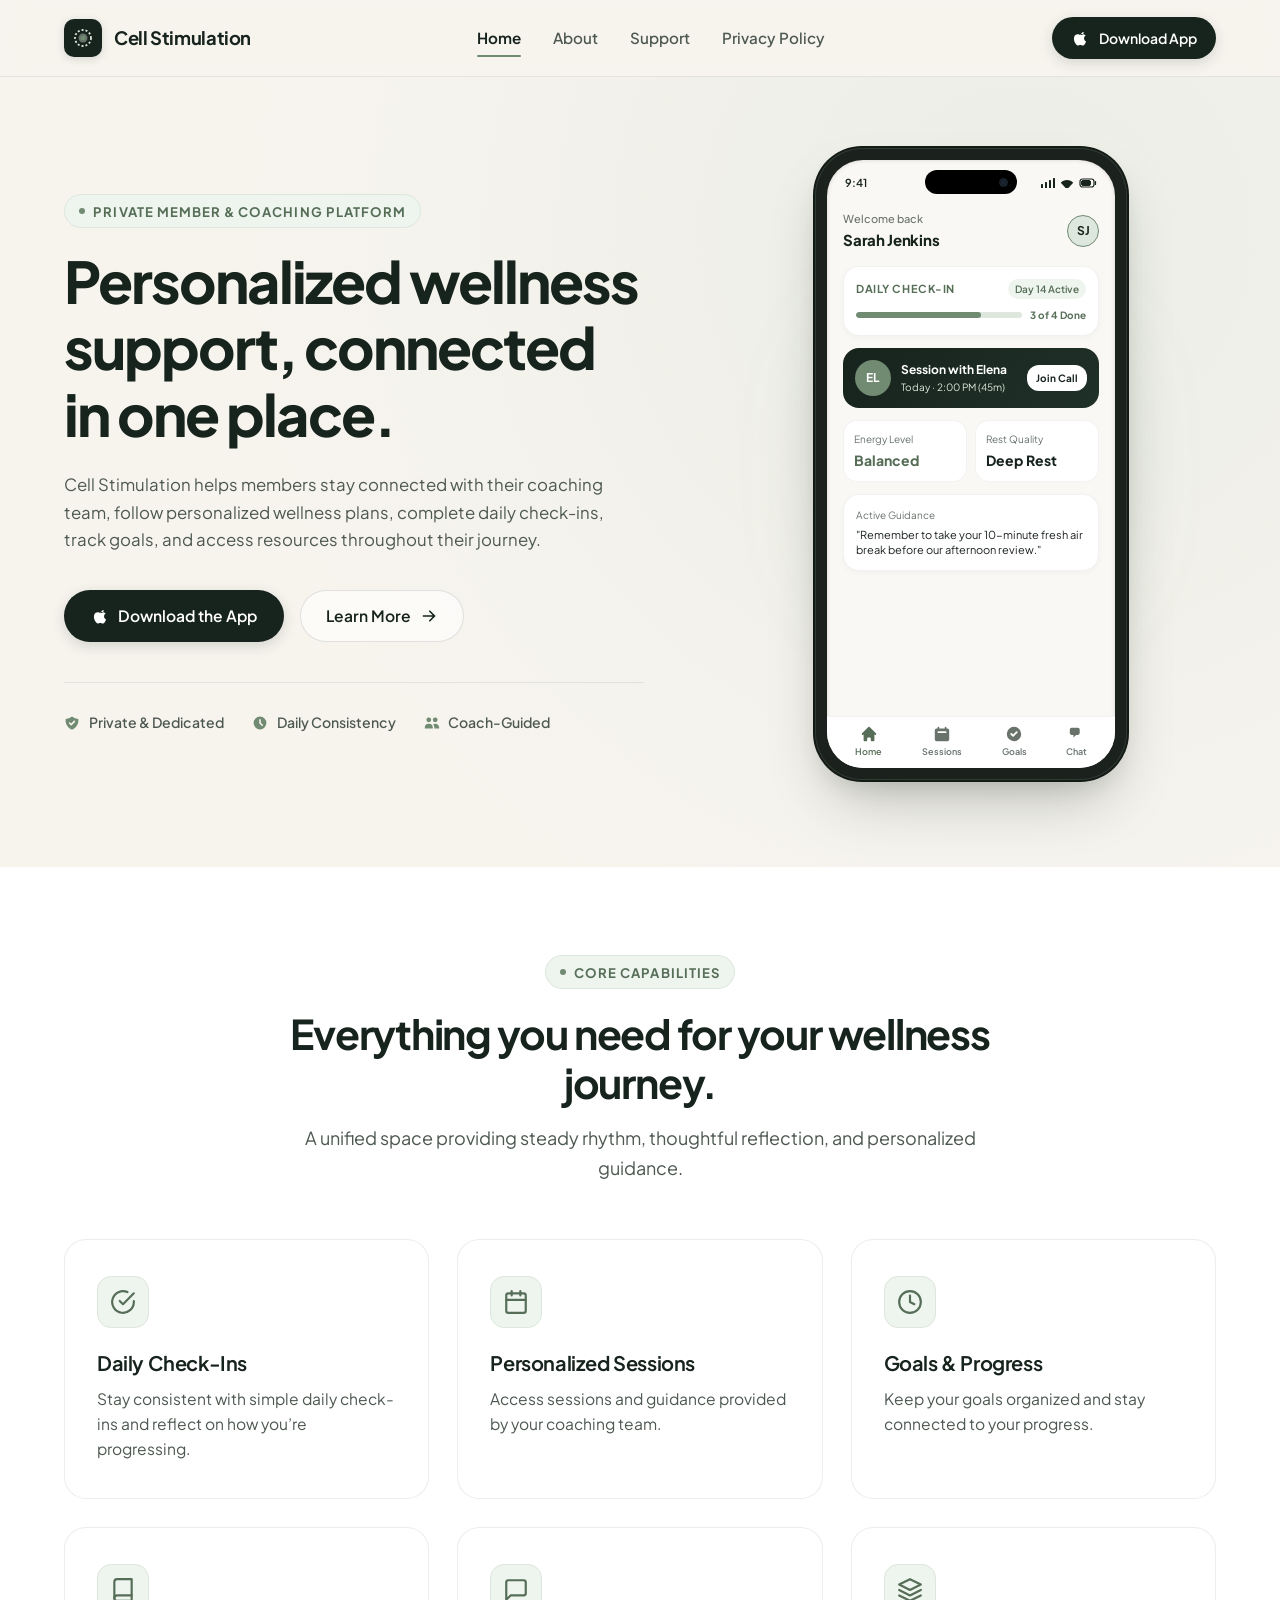
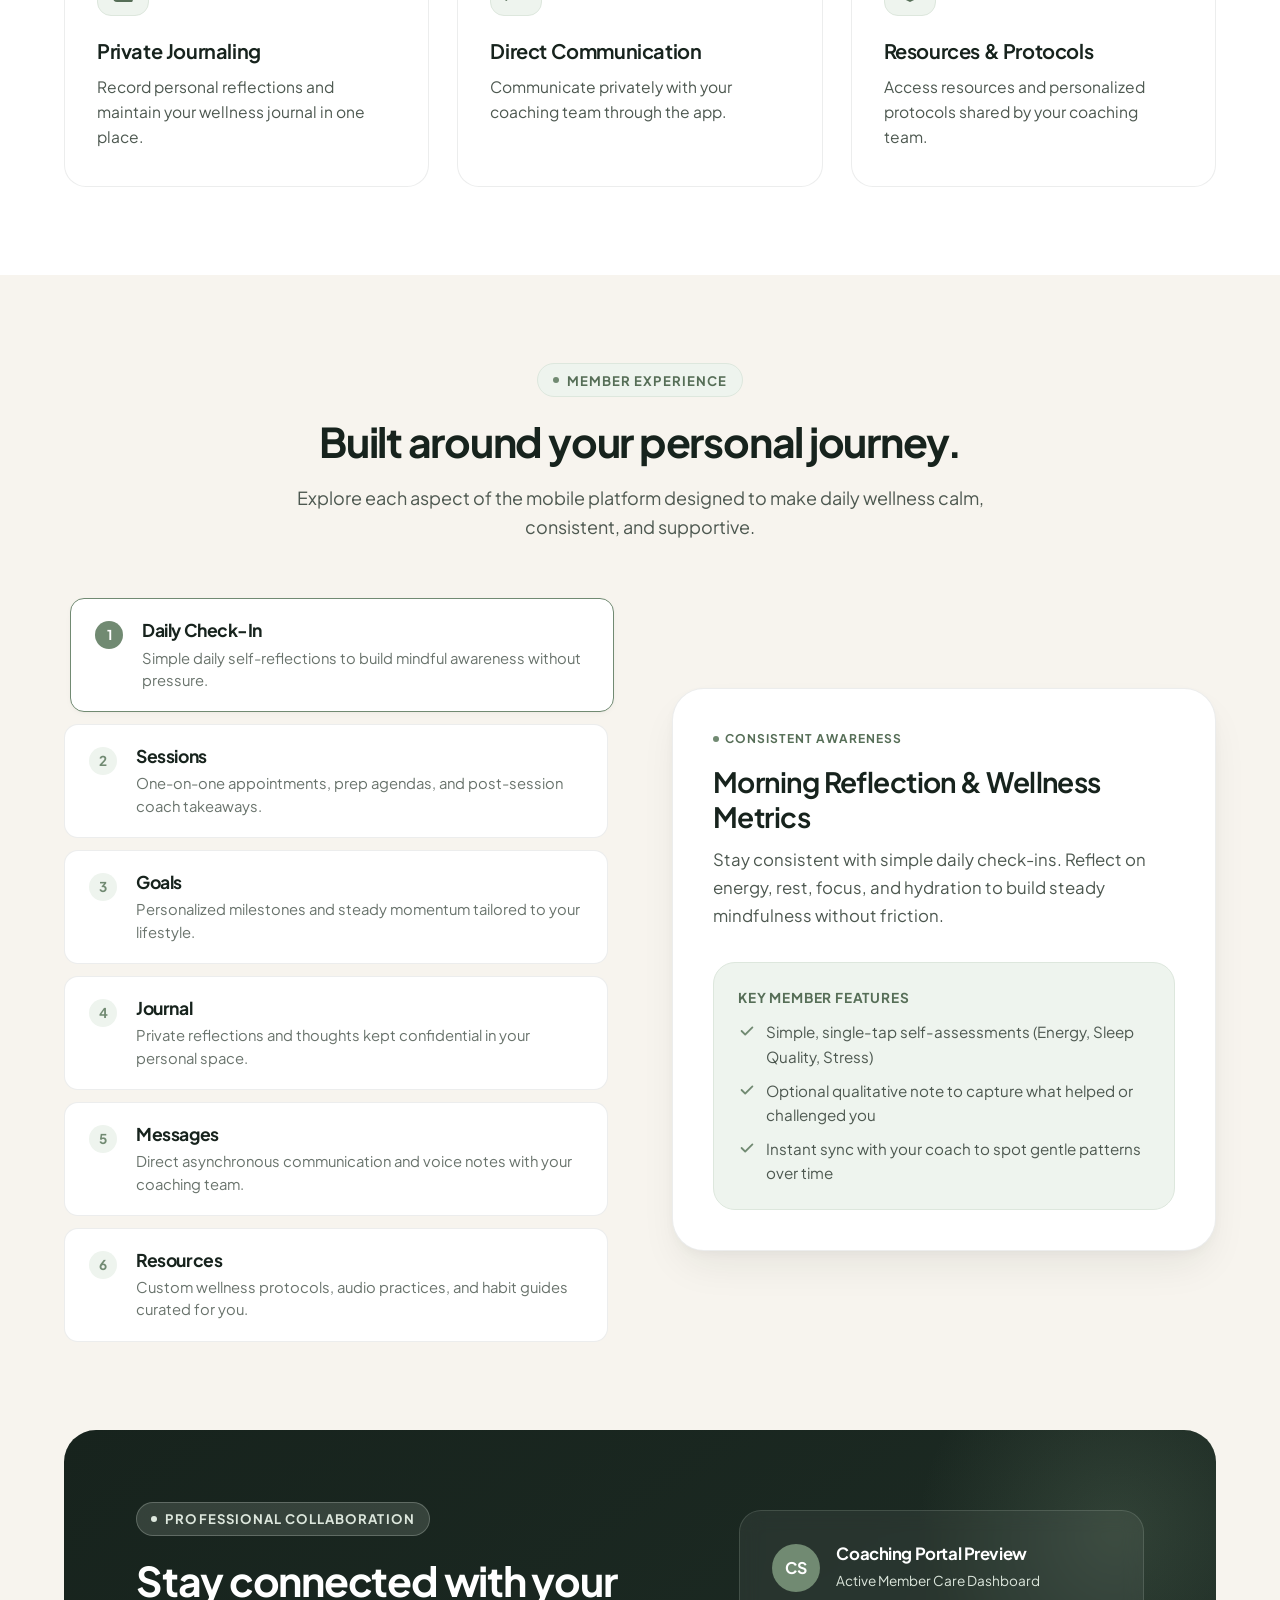
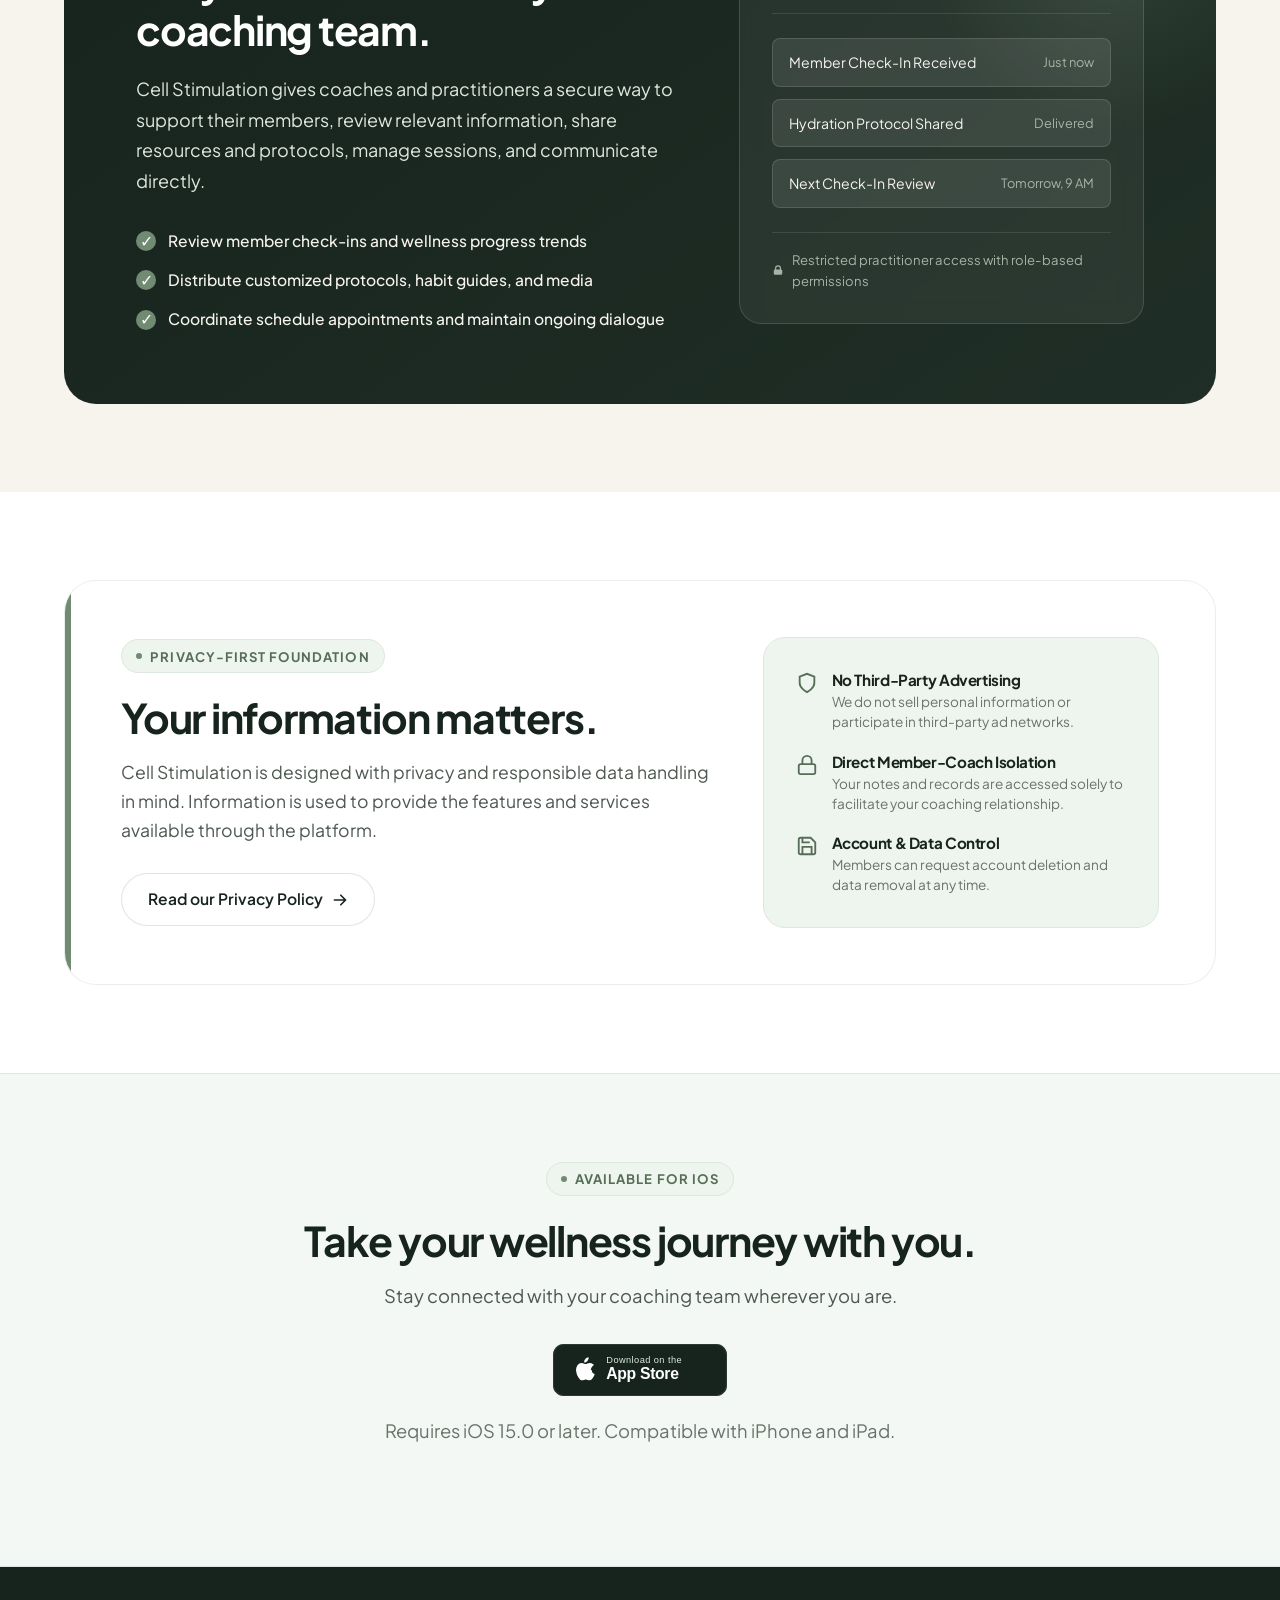
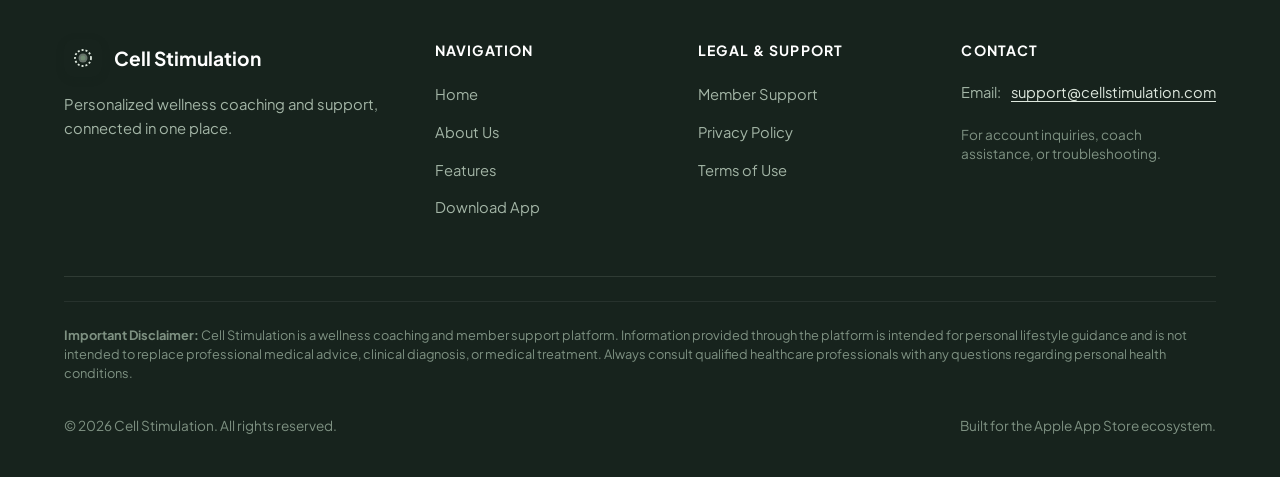
==== index.html @ 8d373051 "Deploy Cell Stimulation official website and Apple App Store support pages" ====
<!DOCTYPE html>
<html lang="en">
<head>
  <meta charset="UTF-8">
  <meta name="viewport" content="width=device-width, initial-scale=1.0">
  <title>Cell Stimulation — Personalized Wellness Coaching Platform</title>
  <meta name="description" content="Cell Stimulation is a private digital platform connecting members with their wellness coaching team to follow personalized plans, complete daily check-ins, track goals, and access curated resources.">
  <meta name="keywords" content="Cell Stimulation, wellness coaching, personal wellness, daily check-in, wellness goals, wellness journal, private coaching">
  
  <!-- Open Graph / Meta -->
  <meta property="og:type" content="website">
  <meta property="og:title" content="Cell Stimulation — Personalized Wellness Coaching Platform">
  <meta property="og:description" content="Personalized wellness support, connected in one place. Stay connected with your coaching team, follow personalized plans, and track your ongoing journey.">
  <meta property="og:image" content="assets/images/favicon.svg">
  
  <!-- Favicon -->
  <link rel="icon" type="image/svg+xml" href="assets/images/favicon.svg">
  
  <!-- Google Fonts: Plus Jakarta Sans -->
  <link rel="preconnect" href="https://fonts.googleapis.com">
  <link rel="preconnect" href="https://fonts.gstatic.com" crossorigin>
  <link href="https://fonts.googleapis.com/css2?family=Plus+Jakarta+Sans:wght@400;500;600;700;800&display=swap" rel="stylesheet">
  
  <!-- Stylesheet -->
  <link rel="stylesheet" href="assets/css/main.css">
</head>
<body>

  <!-- =========================================================================
       SITE HEADER & NAVIGATION
       ========================================================================= -->
  <header class="site-header">
    <div class="container">
      <nav class="nav-container" aria-label="Main Navigation">
        <!-- Logo -->
        <a href="./" class="site-logo" aria-label="Cell Stimulation Home">
          <div class="logo-symbol">
            <svg viewBox="0 0 24 24" fill="none" xmlns="http://www.w3.org/2000/svg">
              <circle cx="12" cy="12" r="8" stroke="#DDE7DD" stroke-width="1.8" stroke-dasharray="2 2"/>
              <circle cx="12" cy="12" r="4.5" fill="#DDE7DD" fill-opacity="0.4"/>
              <circle cx="12" cy="12" r="2.5" fill="#718A72"/>
            </svg>
          </div>
          <span>Cell Stimulation</span>
        </a>

        <!-- Desktop Navigation Links -->
        <div class="nav-links">
          <a href="./" class="nav-link active" aria-current="page">Home</a>
          <a href="about/" class="nav-link">About</a>
          <a href="support/" class="nav-link">Support</a>
          <a href="privacy-policy/" class="nav-link">Privacy Policy</a>
        </div>

        <!-- Right Side CTA -->
        <div class="nav-actions">
          <a href="#app-download" class="btn btn-primary btn-sm">
            <svg class="btn-icon" viewBox="0 0 24 24" fill="currentColor">
              <path d="M18.71 19.5c-.83 1.24-1.71 2.45-3.05 2.47-1.34.03-1.77-.79-3.29-.79-1.53 0-2 .77-3.27.82-1.31.05-2.3-1.32-3.14-2.53C4.25 17 2.94 12.45 4.7 9.39c.87-1.52 2.43-2.48 4.12-2.51 1.28-.02 2.5.87 3.29.87.78 0 2.26-1.07 3.81-.91.65.03 2.47.26 3.64 1.98-.09.06-2.17 1.28-2.15 3.81.03 3.02 2.65 4.03 2.68 4.04-.03.07-.42 1.44-1.38 2.83M15.97 6.84c.64-.78 1.08-1.86.96-2.95-.93.04-2.05.62-2.71 1.4-.58.67-1.09 1.76-.95 2.82 1.03.08 2.07-.54 2.7-1.27z"/>
            </svg>
            Download App
          </a>
          <!-- Mobile Hamburger Toggle -->
          <button class="mobile-toggle" aria-label="Toggle Navigation Menu" aria-expanded="false">
            <span class="hamburger-icon">
              <span class="hamburger-line"></span>
              <span class="hamburger-line"></span>
              <span class="hamburger-line"></span>
            </span>
          </button>
        </div>
      </nav>
    </div>

    <!-- Mobile Drawer Menu -->
    <div class="mobile-drawer" role="region" aria-label="Mobile Navigation">
      <a href="./" class="mobile-nav-link active">Home</a>
      <a href="about/" class="mobile-nav-link">About</a>
      <a href="support/" class="mobile-nav-link">Support</a>
      <a href="privacy-policy/" class="mobile-nav-link">Privacy Policy</a>
      <a href="terms/" class="mobile-nav-link">Terms of Use</a>
      <a href="#app-download" class="btn btn-primary" style="margin-top: 0.5rem;">
        Download the App
      </a>
    </div>
  </header>

  <!-- =========================================================================
       HERO SECTION
       ========================================================================= -->
  <section class="hero">
    <div class="container">
      <div class="hero-grid">
        <!-- Hero Text Content -->
        <div class="hero-content">
          <div class="eyebrow">
            <span class="eyebrow-dot"></span>
            Private Member & Coaching Platform
          </div>
          <h1 class="hero-title">
            Personalized wellness support, connected in one place.
          </h1>
          <p class="hero-lead">
            Cell Stimulation helps members stay connected with their coaching team, follow personalized wellness plans, complete daily check-ins, track goals, and access resources throughout their journey.
          </p>
          <div class="hero-actions">
            <a href="#app-download" class="btn btn-primary">
              <svg class="btn-icon" viewBox="0 0 24 24" fill="currentColor">
                <path d="M18.71 19.5c-.83 1.24-1.71 2.45-3.05 2.47-1.34.03-1.77-.79-3.29-.79-1.53 0-2 .77-3.27.82-1.31.05-2.3-1.32-3.14-2.53C4.25 17 2.94 12.45 4.7 9.39c.87-1.52 2.43-2.48 4.12-2.51 1.28-.02 2.5.87 3.29.87.78 0 2.26-1.07 3.81-.91.65.03 2.47.26 3.64 1.98-.09.06-2.17 1.28-2.15 3.81.03 3.02 2.65 4.03 2.68 4.04-.03.07-.42 1.44-1.38 2.83M15.97 6.84c.64-.78 1.08-1.86.96-2.95-.93.04-2.05.62-2.71 1.4-.58.67-1.09 1.76-.95 2.82 1.03.08 2.07-.54 2.7-1.27z"/>
              </svg>
              Download the App
            </a>
            <a href="#features" class="btn btn-secondary">
              Learn More
              <svg class="btn-icon" viewBox="0 0 20 20" fill="currentColor" style="width:16px;height:16px;">
                <path fill-rule="evenodd" d="M10.293 3.293a1 1 0 011.414 0l6 6a1 1 0 010 1.414l-6 6a1 1 0 01-1.414-1.414L14.586 11H3a1 1 0 110-2h11.586l-4.293-4.293a1 1 0 010-1.414z" clip-rule="evenodd"/>
              </svg>
            </a>
          </div>

          <!-- Trust Pillars -->
          <div class="hero-trust-bar">
            <div class="trust-item">
              <svg class="trust-icon" viewBox="0 0 20 20" fill="currentColor">
                <path fill-rule="evenodd" d="M2.166 4.999A11.954 11.954 0 0010 1.944 11.954 11.954 0 0017.834 5c.11.65.166 1.32.166 2.001 0 5.225-3.34 9.67-8 11.317C5.34 16.67 2 12.225 2 7c0-.682.057-1.35.166-2.001zm11.541 3.708a1 1 0 00-1.414-1.414L9 10.586 7.707 9.293a1 1 0 00-1.414 1.414l2 2a1 1 0 001.414 0l4-4z" clip-rule="evenodd"/>
              </svg>
              <span>Private & Dedicated</span>
            </div>
            <div class="trust-item">
              <svg class="trust-icon" viewBox="0 0 20 20" fill="currentColor">
                <path fill-rule="evenodd" d="M10 18a8 8 0 100-16 8 8 0 000 16zm1-12a1 1 0 10-2 0v4a1 1 0 00.293.707l2.828 2.829a1 1 0 101.415-1.415L11 9.586V6z" clip-rule="evenodd"/>
              </svg>
              <span>Daily Consistency</span>
            </div>
            <div class="trust-item">
              <svg class="trust-icon" viewBox="0 0 20 20" fill="currentColor">
                <path d="M9 6a3 3 0 11-6 0 3 3 0 016 0zM17 6a3 3 0 11-6 0 3 3 0 016 0zM12.93 17c.046-.327.07-.66.07-1a6.97 6.97 0 00-1.5-4.33A5 5 0 0119 16v1h-6.07zM6 11a5 5 0 015 5v1H1v-1a5 5 0 015-5z"/>
              </svg>
              <span>Coach-Guided</span>
            </div>
          </div>
        </div>

        <!-- Smartphone Hardware Visual (Wellness Dashboard) -->
        <div class="phone-mockup-wrapper">
          <div class="phone-mockup-glow"></div>
          <div class="smartphone-device">
            <div class="phone-inner-screen">
              <!-- Dynamic Island -->
              <div class="phone-island">
                <div class="phone-island-camera"></div>
              </div>

              <!-- Status Bar -->
              <div class="phone-status-bar">
                <span>9:41</span>
                <div class="phone-status-icons">
                  <svg width="14" height="10" viewBox="0 0 14 10" fill="currentColor">
                    <rect x="0" y="6" width="2" height="4" rx="0.5"/>
                    <rect x="4" y="4" width="2" height="6" rx="0.5"/>
                    <rect x="8" y="2" width="2" height="8" rx="0.5"/>
                    <rect x="12" y="0" width="2" height="10" rx="0.5"/>
                  </svg>
                  <svg width="14" height="10" viewBox="0 0 14 10" fill="currentColor">
                    <path d="M7 2C9.5 2 11.7 3 13.2 4.7L7 11.5L0.8 4.7C2.3 3 4.5 2 7 2Z"/>
                  </svg>
                  <svg width="18" height="10" viewBox="0 0 18 10" fill="none" stroke="currentColor">
                    <rect x="1" y="1" width="14" height="8" rx="2.5" stroke-width="1.2"/>
                    <rect x="2.5" y="2.5" width="9" height="5" rx="1.5" fill="currentColor"/>
                    <path d="M16.5 3.5V6.5" stroke-width="1.2" stroke-linecap="round"/>
                  </svg>
                </div>
              </div>

              <!-- Screen Inner Content -->
              <div class="app-screen-content" id="hero-interactive-screen">
                <!-- User Greeting -->
                <div class="app-header-bar">
                  <div>
                    <div class="app-user-greeting">Welcome back</div>
                    <div class="app-user-name">Sarah Jenkins</div>
                  </div>
                  <div class="app-avatar">SJ</div>
                </div>

                <!-- Daily Check-In Mini Card -->
                <div class="mini-card">
                  <div class="mini-card-header">
                    <span class="mini-card-title">Daily Check-In</span>
                    <span class="mini-badge">Day 14 Active</span>
                  </div>
                  <div class="mini-progress-row">
                    <div class="mini-progress-bar">
                      <div class="mini-progress-fill" style="width: 75%;"></div>
                    </div>
                    <span style="font-size: 10px; font-weight: 700; color: var(--sage-dark);">3 of 4 Done</span>
                  </div>
                </div>

                <!-- Upcoming Coaching Session -->
                <div class="mini-coach-session">
                  <div class="coach-thumb">EL</div>
                  <div class="coach-info">
                    <div class="coach-title">Session with Elena</div>
                    <div class="coach-sub">Today · 2:00 PM (45m)</div>
                  </div>
                  <span class="btn-mini-join">Join Call</span>
                </div>

                <!-- Wellness Vitality Grid -->
                <div class="mini-metrics-grid">
                  <div class="mini-metric-item">
                    <div class="mini-metric-label">Energy Level</div>
                    <div class="mini-metric-value" style="color: var(--sage-dark);">Balanced</div>
                  </div>
                  <div class="mini-metric-item">
                    <div class="mini-metric-label">Rest Quality</div>
                    <div class="mini-metric-value">Deep Rest</div>
                  </div>
                </div>

                <!-- Coach Note Snippet -->
                <div class="mini-card">
                  <div style="font-size: 10px; color: var(--text-muted); margin-bottom: 4px;">Active Guidance</div>
                  <div style="font-size: 11px; color: var(--text-primary); line-height: 1.4;">
                    "Remember to take your 10-minute fresh air break before our afternoon review."
                  </div>
                </div>
              </div>

              <!-- Phone Bottom Nav Bar -->
              <div class="phone-bottom-nav">
                <div class="phone-nav-tab active">
                  <svg class="phone-nav-icon" viewBox="0 0 20 20" fill="currentColor">
                    <path d="M10.707 2.293a1 1 0 00-1.414 0l-7 7a1 1 0 001.414 1.414L4 10.414V17a1 1 0 001 1h2a1 1 0 001-1v-2a1 1 0 011-1h2a1 1 0 011 1v2a1 1 0 001 1h2a1 1 0 001-1v-6.586l.293.293a1 1 0 001.414-1.414l-7-7z"/>
                  </svg>
                  <span>Home</span>
                </div>
                <div class="phone-nav-tab">
                  <svg class="phone-nav-icon" viewBox="0 0 20 20" fill="currentColor">
                    <path fill-rule="evenodd" d="M6 2a1 1 0 00-1 1v1H4a2 2 0 00-2 2v10a2 2 0 002 2h12a2 2 0 002-2V6a2 2 0 00-2-2h-1V3a1 1 0 10-2 0v1H7V3a1 1 0 00-1-1zm0 5a1 1 0 000 2h8a1 1 0 100-2H6z" clip-rule="evenodd"/>
                  </svg>
                  <span>Sessions</span>
                </div>
                <div class="phone-nav-tab">
                  <svg class="phone-nav-icon" viewBox="0 0 20 20" fill="currentColor">
                    <path fill-rule="evenodd" d="M10 18a8 8 0 100-16 8 8 0 000 16zm3.707-9.293a1 1 0 00-1.414-1.414L9 10.586 7.707 9.293a1 1 0 00-1.414 1.414l2 2a1 1 0 001.414 0l4-4z" clip-rule="evenodd"/>
                  </svg>
                  <span>Goals</span>
                </div>
                <div class="phone-nav-tab">
                  <svg class="phone-nav-icon" viewBox="0 0 20 20" fill="currentColor">
                    <path d="M2 5a2 2 0 012-2h7a2 2 0 012 2v4a2 2 0 01-2 2H9l-3 3v-3H4a2 2 0 01-2-2V5z"/>
                  </svg>
                  <span>Chat</span>
                </div>
              </div>
            </div>
          </div>
        </div>
      </div>
    </div>
  </section>

  <!-- =========================================================================
       FEATURES SECTION (6 CARDS)
       ========================================================================= -->
  <section class="section section-white" id="features">
    <div class="container">
      <div class="section-header">
        <div class="eyebrow">
          <span class="eyebrow-dot"></span>
          Core Capabilities
        </div>
        <h2>Everything you need for your wellness journey.</h2>
        <p>A unified space providing steady rhythm, thoughtful reflection, and personalized guidance.</p>
      </div>

      <div class="features-grid">
        <!-- Feature 1: Daily Check-Ins -->
        <div class="feature-card">
          <div class="feature-icon-box">
            <svg viewBox="0 0 24 24" fill="none" stroke="currentColor" stroke-width="2" stroke-linecap="round" stroke-linejoin="round">
              <path d="M22 11.08V12a10 10 0 1 1-5.93-9.14"></path>
              <polyline points="22 4 12 14.01 9 11.01"></polyline>
            </svg>
          </div>
          <h3>Daily Check-Ins</h3>
          <p>Stay consistent with simple daily check-ins and reflect on how you’re progressing.</p>
        </div>

        <!-- Feature 2: Personalized Sessions -->
        <div class="feature-card">
          <div class="feature-icon-box">
            <svg viewBox="0 0 24 24" fill="none" stroke="currentColor" stroke-width="2" stroke-linecap="round" stroke-linejoin="round">
              <rect x="3" y="4" width="18" height="18" rx="2" ry="2"></rect>
              <line x1="16" y1="2" x2="16" y2="6"></line>
              <line x1="8" y1="2" x2="8" y2="6"></line>
              <line x1="3" y1="10" x2="21" y2="10"></line>
            </svg>
          </div>
          <h3>Personalized Sessions</h3>
          <p>Access sessions and guidance provided by your coaching team.</p>
        </div>

        <!-- Feature 3: Goals & Progress -->
        <div class="feature-card">
          <div class="feature-icon-box">
            <svg viewBox="0 0 24 24" fill="none" stroke="currentColor" stroke-width="2" stroke-linecap="round" stroke-linejoin="round">
              <circle cx="12" cy="12" r="10"></circle>
              <polyline points="12 6 12 12 16 14"></polyline>
            </svg>
          </div>
          <h3>Goals & Progress</h3>
          <p>Keep your goals organized and stay connected to your progress.</p>
        </div>

        <!-- Feature 4: Private Journaling -->
        <div class="feature-card">
          <div class="feature-icon-box">
            <svg viewBox="0 0 24 24" fill="none" stroke="currentColor" stroke-width="2" stroke-linecap="round" stroke-linejoin="round">
              <path d="M4 19.5A2.5 2.5 0 0 1 6.5 17H20"></path>
              <path d="M6.5 2H20v20H6.5A2.5 2.5 0 0 1 4 19.5v-15A2.5 2.5 0 0 1 6.5 2z"></path>
            </svg>
          </div>
          <h3>Private Journaling</h3>
          <p>Record personal reflections and maintain your wellness journal in one place.</p>
        </div>

        <!-- Feature 5: Direct Communication -->
        <div class="feature-card">
          <div class="feature-icon-box">
            <svg viewBox="0 0 24 24" fill="none" stroke="currentColor" stroke-width="2" stroke-linecap="round" stroke-linejoin="round">
              <path d="M21 15a2 2 0 0 1-2 2H7l-4 4V5a2 2 0 0 1 2-2h14a2 2 0 0 1 2 2z"></path>
            </svg>
          </div>
          <h3>Direct Communication</h3>
          <p>Communicate privately with your coaching team through the app.</p>
        </div>

        <!-- Feature 6: Resources & Protocols -->
        <div class="feature-card">
          <div class="feature-icon-box">
            <svg viewBox="0 0 24 24" fill="none" stroke="currentColor" stroke-width="2" stroke-linecap="round" stroke-linejoin="round">
              <polygon points="12 2 2 7 12 12 22 7 12 2"></polygon>
              <polyline points="2 17 12 22 22 17"></polyline>
              <polyline points="2 12 12 17 22 12"></polyline>
            </svg>
          </div>
          <h3>Resources & Protocols</h3>
          <p>Access resources and personalized protocols shared by your coaching team.</p>
        </div>
      </div>
    </div>
  </section>

  <!-- =========================================================================
       MEMBER EXPERIENCE SECTION
       ========================================================================= -->
  <section class="section section-cream" id="experience">
    <div class="container">
      <div class="section-header">
        <div class="eyebrow">
          <span class="eyebrow-dot"></span>
          Member Experience
        </div>
        <h2>Built around your personal journey.</h2>
        <p>Explore each aspect of the mobile platform designed to make daily wellness calm, consistent, and supportive.</p>
      </div>

      <div class="experience-container">
        <!-- Interactive Navigation Tabs -->
        <div class="experience-nav" role="tablist" aria-label="Member Experience Tabs">
          <!-- 1. Daily Check-In -->
          <button class="exp-tab-button active" role="tab" aria-selected="true" id="tab-0">
            <span class="exp-tab-num">1</span>
            <div class="exp-tab-content">
              <h4>Daily Check-In</h4>
              <p>Simple daily self-reflections to build mindful awareness without pressure.</p>
            </div>
          </button>

          <!-- 2. Sessions -->
          <button class="exp-tab-button" role="tab" aria-selected="false" id="tab-1">
            <span class="exp-tab-num">2</span>
            <div class="exp-tab-content">
              <h4>Sessions</h4>
              <p>One-on-one appointments, prep agendas, and post-session coach takeaways.</p>
            </div>
          </button>

          <!-- 3. Goals -->
          <button class="exp-tab-button" role="tab" aria-selected="false" id="tab-2">
            <span class="exp-tab-num">3</span>
            <div class="exp-tab-content">
              <h4>Goals</h4>
              <p>Personalized milestones and steady momentum tailored to your lifestyle.</p>
            </div>
          </button>

          <!-- 4. Journal -->
          <button class="exp-tab-button" role="tab" aria-selected="false" id="tab-3">
            <span class="exp-tab-num">4</span>
            <div class="exp-tab-content">
              <h4>Journal</h4>
              <p>Private reflections and thoughts kept confidential in your personal space.</p>
            </div>
          </button>

          <!-- 5. Messages -->
          <button class="exp-tab-button" role="tab" aria-selected="false" id="tab-4">
            <span class="exp-tab-num">5</span>
            <div class="exp-tab-content">
              <h4>Messages</h4>
              <p>Direct asynchronous communication and voice notes with your coaching team.</p>
            </div>
          </button>

          <!-- 6. Resources -->
          <button class="exp-tab-button" role="tab" aria-selected="false" id="tab-5">
            <span class="exp-tab-num">6</span>
            <div class="exp-tab-content">
              <h4>Resources</h4>
              <p>Custom wellness protocols, audio practices, and habit guides curated for you.</p>
            </div>
          </button>
        </div>

        <!-- Interactive Screen Showcase Card -->
        <div class="exp-screen-card" role="tabpanel" aria-labelledby="tab-0">
          <div class="exp-screen-badge">
            <span class="eyebrow-dot"></span>
            Consistent Awareness
          </div>
          <h3 class="exp-screen-title">Morning Reflection & Wellness Metrics</h3>
          <p class="exp-screen-desc">Stay consistent with simple daily check-ins. Reflect on energy, rest, focus, and hydration to build steady mindfulness without friction.</p>
          <div class="screen-preview-box">
            <div style="font-size:0.85rem; font-weight:700; text-transform:uppercase; letter-spacing:0.06em; color:var(--sage-dark); margin-bottom:0.75rem;">
              Key Member Features
            </div>
            <ul style="display:flex; flex-direction:column; gap:0.6rem;">
              <li style="display:flex; align-items:flex-start; gap:0.6rem; font-size:0.95rem; color:var(--text-secondary);">
                <svg style="width:18px; height:18px; color:var(--sage); flex-shrink:0; margin-top:2px;" viewBox="0 0 20 20" fill="currentColor">
                  <path fill-rule="evenodd" d="M16.707 5.293a1 1 0 010 1.414l-8 8a1 1 0 01-1.414 0l-4-4a1 1 0 011.414-1.414L8 12.586l7.293-7.293a1 1 0 011.414 0z" clip-rule="evenodd" />
                </svg>
                <span>Simple, single-tap self-assessments (Energy, Sleep Quality, Stress)</span>
              </li>
              <li style="display:flex; align-items:flex-start; gap:0.6rem; font-size:0.95rem; color:var(--text-secondary);">
                <svg style="width:18px; height:18px; color:var(--sage); flex-shrink:0; margin-top:2px;" viewBox="0 0 20 20" fill="currentColor">
                  <path fill-rule="evenodd" d="M16.707 5.293a1 1 0 010 1.414l-8 8a1 1 0 01-1.414 0l-4-4a1 1 0 011.414-1.414L8 12.586l7.293-7.293a1 1 0 011.414 0z" clip-rule="evenodd" />
                </svg>
                <span>Optional qualitative note to capture what helped or challenged you</span>
              </li>
              <li style="display:flex; align-items:flex-start; gap:0.6rem; font-size:0.95rem; color:var(--text-secondary);">
                <svg style="width:18px; height:18px; color:var(--sage); flex-shrink:0; margin-top:2px;" viewBox="0 0 20 20" fill="currentColor">
                  <path fill-rule="evenodd" d="M16.707 5.293a1 1 0 010 1.414l-8 8a1 1 0 01-1.414 0l-4-4a1 1 0 011.414-1.414L8 12.586l7.293-7.293a1 1 0 011.414 0z" clip-rule="evenodd" />
                </svg>
                <span>Instant sync with your coach to spot gentle patterns over time</span>
              </li>
            </ul>
          </div>
        </div>
      </div>
    </div>
  </section>

  <!-- =========================================================================
       COACHING TEAM SECTION
       ========================================================================= -->
  <section class="section section-cream" style="padding-top: 0;">
    <div class="container">
      <div class="coaching-box">
        <div class="coaching-grid">
          <!-- Content Left -->
          <div class="coaching-content">
            <div class="eyebrow" style="background: rgba(221, 231, 221, 0.15); border-color: rgba(221, 231, 221, 0.25); color: #DDE7DD;">
              <span class="eyebrow-dot" style="background: #DDE7DD;"></span>
              Professional Collaboration
            </div>
            <h2>Stay connected with your coaching team.</h2>
            <p>
              Cell Stimulation gives coaches and practitioners a secure way to support their members, review relevant information, share resources and protocols, manage sessions, and communicate directly.
            </p>
            <div class="coaching-features-list">
              <div class="coaching-feature-item">
                <span class="coaching-check">✓</span>
                <span>Review member check-ins and wellness progress trends</span>
              </div>
              <div class="coaching-feature-item">
                <span class="coaching-check">✓</span>
                <span>Distribute customized protocols, habit guides, and media</span>
              </div>
              <div class="coaching-feature-item">
                <span class="coaching-check">✓</span>
                <span>Coordinate schedule appointments and maintain ongoing dialogue</span>
              </div>
            </div>
          </div>

          <!-- Professional Preview Card Right -->
          <div class="coaching-preview-card">
            <div class="coach-header-card">
              <div class="coach-avatar-lg">CS</div>
              <div class="coach-meta">
                <h4>Coaching Portal Preview</h4>
                <span>Active Member Care Dashboard</span>
              </div>
            </div>
            
            <div class="coach-action-pill">
              <span>Member Check-In Received</span>
              <span style="color: #A3B5A6; font-size: 0.8rem;">Just now</span>
            </div>
            <div class="coach-action-pill">
              <span>Hydration Protocol Shared</span>
              <span style="color: #A3B5A6; font-size: 0.8rem;">Delivered</span>
            </div>
            <div class="coach-action-pill">
              <span>Next Check-In Review</span>
              <span style="color: #A3B5A6; font-size: 0.8rem;">Tomorrow, 9 AM</span>
            </div>

            <div style="margin-top: 1.5rem; padding-top: 1rem; border-top: 1px solid rgba(221, 231, 221, 0.12); font-size: 0.82rem; color: #A3B5A6; display: flex; align-items: center; gap: 0.5rem;">
              <svg width="14" height="14" viewBox="0 0 20 20" fill="currentColor">
                <path fill-rule="evenodd" d="M5 9V7a5 5 0 0110 0v2a2 2 0 012 2v5a2 2 0 01-2 2H5a2 2 0 01-2-2v-5a2 2 0 012-2zm8-2v2H7V7a3 3 0 016 0z" clip-rule="evenodd"/>
              </svg>
              <span>Restricted practitioner access with role-based permissions</span>
            </div>
          </div>
        </div>
      </div>
    </div>
  </section>

  <!-- =========================================================================
       PRIVACY SECTION (Trust Anchor)
       ========================================================================= -->
  <section class="section section-white" id="privacy">
    <div class="container">
      <div class="privacy-card">
        <div class="privacy-content">
          <div class="eyebrow">
            <span class="eyebrow-dot"></span>
            Privacy-First Foundation
          </div>
          <h2>Your information matters.</h2>
          <p>
            Cell Stimulation is designed with privacy and responsible data handling in mind. Information is used to provide the features and services available through the platform.
          </p>
          <a href="privacy-policy/" class="btn btn-secondary">
            Read our Privacy Policy
            <svg class="btn-icon" viewBox="0 0 20 20" fill="currentColor" style="width:16px;height:16px;">
              <path fill-rule="evenodd" d="M10.293 3.293a1 1 0 011.414 0l6 6a1 1 0 010 1.414l-6 6a1 1 0 01-1.414-1.414L14.586 11H3a1 1 0 110-2h11.586l-4.293-4.293a1 1 0 010-1.414z" clip-rule="evenodd"/>
            </svg>
          </a>
        </div>

        <div class="privacy-visual">
          <div class="privacy-bullet">
            <svg class="privacy-bullet-icon" viewBox="0 0 24 24" fill="none" stroke="currentColor" stroke-width="2">
              <path d="M12 22s8-4 8-10V5l-8-3-8 3v7c0 6 8 10 8 10z"></path>
            </svg>
            <div class="privacy-bullet-text">
              <h5>No Third-Party Advertising</h5>
              <p>We do not sell personal information or participate in third-party ad networks.</p>
            </div>
          </div>

          <div class="privacy-bullet">
            <svg class="privacy-bullet-icon" viewBox="0 0 24 24" fill="none" stroke="currentColor" stroke-width="2">
              <rect x="3" y="11" width="18" height="11" rx="2" ry="2"></rect>
              <path d="M7 11V7a5 5 0 0 1 10 0v4"></path>
            </svg>
            <div class="privacy-bullet-text">
              <h5>Direct Member-Coach Isolation</h5>
              <p>Your notes and records are accessed solely to facilitate your coaching relationship.</p>
            </div>
          </div>

          <div class="privacy-bullet">
            <svg class="privacy-bullet-icon" viewBox="0 0 24 24" fill="none" stroke="currentColor" stroke-width="2">
              <path d="M19 21H5a2 2 0 0 1-2-2V5a2 2 0 0 1 2-2h11l5 5v11a2 2 0 0 1-2 2z"></path>
              <polyline points="17 21 17 13 7 13 7 21"></polyline>
              <polyline points="7 3 7 8 15 8"></polyline>
            </svg>
            <div class="privacy-bullet-text">
              <h5>Account & Data Control</h5>
              <p>Members can request account deletion and data removal at any time.</p>
            </div>
          </div>
        </div>
      </div>
    </div>
  </section>

  <!-- =========================================================================
       APP DOWNLOAD SECTION
       ========================================================================= -->
  <section class="download-section" id="app-download">
    <div class="container">
      <div class="download-box">
        <div class="eyebrow">
          <span class="eyebrow-dot"></span>
          Available for iOS
        </div>
        <h2>Take your wellness journey with you.</h2>
        <p>Stay connected with your coaching team wherever you are.</p>
        
        <div class="download-badges">
          <a href="#" class="app-store-badge-link" aria-label="Download Cell Stimulation on the Apple App Store">
            <img src="assets/images/apple-badge.svg" alt="Download on the App Store" class="app-store-badge-img">
          </a>
        </div>
        <p class="app-store-note">
          Requires iOS 15.0 or later. Compatible with iPhone and iPad.
        </p>
      </div>
    </div>
  </section>

  <!-- =========================================================================
       FOOTER
       ========================================================================= -->
  <footer class="site-footer">
    <div class="container">
      <div class="footer-top">
        <!-- Brand Info -->
        <div class="footer-brand">
          <div class="footer-logo">
            <div class="logo-symbol">
              <svg viewBox="0 0 24 24" fill="none">
                <circle cx="12" cy="12" r="8" stroke="#DDE7DD" stroke-width="1.8" stroke-dasharray="2 2"/>
                <circle cx="12" cy="12" r="4.5" fill="#DDE7DD" fill-opacity="0.4"/>
                <circle cx="12" cy="12" r="2.5" fill="#718A72"/>
              </svg>
            </div>
            <span>Cell Stimulation</span>
          </div>
          <p class="footer-desc">
            Personalized wellness coaching and support, connected in one place.
          </p>
        </div>

        <!-- Quick Links -->
        <div>
          <div class="footer-heading">Navigation</div>
          <ul class="footer-links">
            <li><a href="./" class="footer-link">Home</a></li>
            <li><a href="about/" class="footer-link">About Us</a></li>
            <li><a href="#features" class="footer-link">Features</a></li>
            <li><a href="#app-download" class="footer-link">Download App</a></li>
          </ul>
        </div>

        <!-- Support & Legal -->
        <div>
          <div class="footer-heading">Legal & Support</div>
          <ul class="footer-links">
            <li><a href="support/" class="footer-link">Member Support</a></li>
            <li><a href="privacy-policy/" class="footer-link">Privacy Policy</a></li>
            <li><a href="terms/" class="footer-link">Terms of Use</a></li>
          </ul>
        </div>

        <!-- Contact Support -->
        <div>
          <div class="footer-heading">Contact</div>
          <div class="footer-links">
            <div class="footer-contact-item">
              <span>Email:</span>
              <a href="mailto:support@cellstimulation.com" class="support-email-link">support@cellstimulation.com</a>
            </div>
            <p style="font-size: 0.85rem; color: #7E9182; margin-top: 0.5rem; line-height: 1.4;">
              For account inquiries, coach assistance, or troubleshooting.
            </p>
          </div>
        </div>
      </div>

      <!-- Medical Disclaimer -->
      <div class="medical-disclaimer-footer">
        <strong>Important Disclaimer:</strong> Cell Stimulation is a wellness coaching and member support platform. Information provided through the platform is intended for personal lifestyle guidance and is not intended to replace professional medical advice, clinical diagnosis, or medical treatment. Always consult qualified healthcare professionals with any questions regarding personal health conditions.
      </div>

      <!-- Footer Bottom -->
      <div class="footer-bottom">
        <div>
          © <span class="current-year">2026</span> Cell Stimulation. All rights reserved.
        </div>
        <div>
          Built for the Apple App Store ecosystem.
        </div>
      </div>
    </div>
  </footer>

  <!-- Scripts -->
  <script src="assets/js/main.js"></script>
</body>
</html>
---- assets/css/main.css ----
/* ==========================================================================
   CELL STIMULATION — CORE DESIGN SYSTEM & STYLESHEET
   Aesthetic: Minimal Premium Wellness (Calm, Warm, Trustworthy, Human)
   Palette: Forest Dark, Sage, Soft Sage, Warm Cream, Ivory, Crisp White
   ========================================================================== */

/* --------------------------------------------------------------------------
   CSS VARIABLES & DESIGN TOKENS
   -------------------------------------------------------------------------- */
:root {
  /* Brand Palette */
  --primary-dark: #17231D;
  --primary-dark-rgb: 23, 35, 29;
  --sage: #718A72;
  --sage-rgb: 113, 138, 114;
  --sage-dark: #566E57;
  --sage-hover: #607961;
  --soft-sage: #DDE7DD;
  --soft-sage-subtle: #EEF4EE;
  --soft-sage-light: #F4F8F4;
  --warm-cream: #F7F4EE;
  --warm-cream-alt: #EFE9DE;
  --white: #FFFFFF;
  --white-rgb: 255, 255, 255;
  
  /* Text & Surfaces */
  --text-primary: #1D241F;
  --text-secondary: #4D5850;
  --text-muted: #69736C;
  --text-light: #8E9991;
  --surface-card: #FFFFFF;
  --surface-subtle: #FAF8F5;
  --surface-elevated: #FFFFFF;
  
  /* Borders & Shadows */
  --border-subtle: rgba(23, 35, 29, 0.08);
  --border-light: rgba(23, 35, 29, 0.12);
  --border-sage: rgba(113, 138, 114, 0.3);
  --shadow-sm: 0 2px 8px -2px rgba(23, 35, 29, 0.04), 0 1px 3px rgba(23, 35, 29, 0.02);
  --shadow-md: 0 8px 24px -4px rgba(23, 35, 29, 0.06), 0 2px 6px -1px rgba(23, 35, 29, 0.03);
  --shadow-lg: 0 20px 40px -8px rgba(23, 35, 29, 0.08), 0 4px 12px -2px rgba(23, 35, 29, 0.04);
  --shadow-phone: 0 28px 60px -12px rgba(23, 35, 29, 0.16), 0 12px 24px -6px rgba(23, 35, 29, 0.08);
  
  /* Typography */
  --font-family: 'Plus Jakarta Sans', -apple-system, BlinkMacSystemFont, 'Segoe UI', Roboto, Helvetica, Arial, sans-serif;
  --font-serif: 'Playfair Display', Georgia, serif;
  
  /* Transitions */
  --transition-fast: 0.18s cubic-bezier(0.16, 1, 0.3, 1);
  --transition-base: 0.28s cubic-bezier(0.16, 1, 0.3, 1);
  --transition-smooth: 0.4s cubic-bezier(0.16, 1, 0.3, 1);
  
  /* Layout */
  --container-max: 1200px;
  --container-legal: 860px;
  --container-pad: 1.5rem;
  --nav-height: 76px;
  --radius-sm: 8px;
  --radius-md: 14px;
  --radius-lg: 22px;
  --radius-xl: 32px;
  --radius-full: 9999px;
}

/* --------------------------------------------------------------------------
   RESET & BASE STYLES
   -------------------------------------------------------------------------- */
*, *::before, *::after {
  box-sizing: border-box;
  margin: 0;
  padding: 0;
}

html {
  font-family: var(--font-family);
  font-size: 16px;
  line-height: 1.6;
  color: var(--text-primary);
  background-color: var(--warm-cream);
  scroll-behavior: smooth;
  -webkit-font-smoothing: antialiased;
  -moz-osx-font-smoothing: grayscale;
  text-rendering: optimizeLegibility;
}

body {
  min-height: 100vh;
  display: flex;
  flex-direction: column;
  background-color: var(--warm-cream);
  overflow-x: hidden;
}

img, svg {
  display: block;
  max-width: 100%;
}

a {
  color: inherit;
  text-decoration: none;
  transition: color var(--transition-fast);
}

button, input, select, textarea {
  font: inherit;
  color: inherit;
}

ul, ol {
  list-style: none;
}

/* --------------------------------------------------------------------------
   TYPOGRAPHY
   -------------------------------------------------------------------------- */
h1, h2, h3, h4, h5, h6 {
  color: var(--primary-dark);
  font-weight: 700;
  line-height: 1.25;
  letter-spacing: -0.025em;
}

h1 {
  font-size: clamp(2.4rem, 4.5vw, 3.8rem);
  letter-spacing: -0.035em;
  font-weight: 750;
  line-height: 1.15;
}

h2 {
  font-size: clamp(1.85rem, 3.2vw, 2.6rem);
  letter-spacing: -0.03em;
  line-height: 1.2;
}

h3 {
  font-size: clamp(1.25rem, 2vw, 1.5rem);
  font-weight: 650;
  letter-spacing: -0.02em;
}

p {
  color: var(--text-secondary);
  font-size: 1.05rem;
  line-height: 1.65;
}

.lead-text {
  font-size: clamp(1.1rem, 1.8vw, 1.25rem);
  line-height: 1.6;
  color: var(--text-secondary);
}

.text-muted {
  color: var(--text-muted);
}

.eyebrow {
  display: inline-flex;
  align-items: center;
  gap: 0.5rem;
  font-size: 0.82rem;
  font-weight: 700;
  text-transform: uppercase;
  letter-spacing: 0.08em;
  color: var(--sage-dark);
  background-color: var(--soft-sage-subtle);
  border: 1px solid var(--soft-sage);
  padding: 0.35rem 0.9rem;
  border-radius: var(--radius-full);
  margin-bottom: 1.25rem;
}

.eyebrow-dot {
  width: 6px;
  height: 6px;
  border-radius: 50%;
  background-color: var(--sage);
}

/* --------------------------------------------------------------------------
   LAYOUT UTILITIES
   -------------------------------------------------------------------------- */
.container {
  width: 100%;
  max-width: var(--container-max);
  margin-left: auto;
  margin-right: auto;
  padding-left: var(--container-pad);
  padding-right: var(--container-pad);
}

.container-narrow {
  max-width: 900px;
}

.container-legal {
  max-width: var(--container-legal);
}

.section {
  padding: 5.5rem 0;
  position: relative;
}

.section-cream {
  background-color: var(--warm-cream);
}

.section-white {
  background-color: var(--white);
}

.section-subtle {
  background-color: var(--soft-sage-light);
}

.section-header {
  text-align: center;
  max-width: 720px;
  margin: 0 auto 3.5rem auto;
}

.section-header h2 {
  margin-bottom: 1rem;
}

.section-header p {
  font-size: 1.125rem;
}

/* --------------------------------------------------------------------------
   BUTTONS & BADGES
   -------------------------------------------------------------------------- */
.btn {
  display: inline-flex;
  align-items: center;
  justify-content: center;
  gap: 0.6rem;
  font-size: 0.975rem;
  font-weight: 600;
  padding: 0.8rem 1.6rem;
  border-radius: var(--radius-full);
  transition: all var(--transition-base);
  cursor: pointer;
  border: 1px solid transparent;
  white-space: nowrap;
}

.btn-primary {
  background-color: var(--primary-dark);
  color: var(--white);
  box-shadow: 0 4px 14px rgba(23, 35, 29, 0.15);
}

.btn-primary:hover {
  background-color: #24352D;
  transform: translateY(-2px);
  box-shadow: 0 6px 20px rgba(23, 35, 29, 0.22);
  color: var(--white);
}

.btn-secondary {
  background-color: transparent;
  color: var(--primary-dark);
  border: 1px solid var(--border-light);
  background-color: rgba(255, 255, 255, 0.6);
}

.btn-secondary:hover {
  background-color: var(--white);
  border-color: var(--sage);
  color: var(--primary-dark);
  transform: translateY(-2px);
  box-shadow: var(--shadow-sm);
}

.btn-sage {
  background-color: var(--sage);
  color: var(--white);
}

.btn-sage:hover {
  background-color: var(--sage-dark);
  transform: translateY(-2px);
  color: var(--white);
}

.btn-sm {
  padding: 0.55rem 1.15rem;
  font-size: 0.875rem;
}

.btn-icon {
  width: 18px;
  height: 18px;
  flex-shrink: 0;
}

/* --------------------------------------------------------------------------
   HEADER & NAVIGATION
   -------------------------------------------------------------------------- */
.site-header {
  position: sticky;
  top: 0;
  z-index: 1000;
  background-color: rgba(247, 244, 238, 0.92);
  backdrop-filter: blur(14px);
  -webkit-backdrop-filter: blur(14px);
  border-bottom: 1px solid var(--border-subtle);
  transition: all var(--transition-base);
}

.nav-container {
  display: flex;
  align-items: center;
  justify-content: space-between;
  height: var(--nav-height);
}

/* Logo */
.site-logo {
  display: flex;
  align-items: center;
  gap: 0.75rem;
  font-size: 1.15rem;
  font-weight: 700;
  letter-spacing: -0.02em;
  color: var(--primary-dark);
  text-decoration: none;
}

.logo-symbol {
  width: 38px;
  height: 38px;
  border-radius: 10px;
  background-color: var(--primary-dark);
  display: flex;
  align-items: center;
  justify-content: center;
  position: relative;
  flex-shrink: 0;
  box-shadow: 0 2px 8px rgba(23, 35, 29, 0.15);
}

.logo-symbol svg {
  width: 24px;
  height: 24px;
}

/* Desktop Nav Links */
.nav-links {
  display: flex;
  align-items: center;
  gap: 2rem;
}

.nav-link {
  font-size: 0.95rem;
  font-weight: 550;
  color: var(--text-secondary);
  position: relative;
  padding: 0.4rem 0;
  transition: color var(--transition-fast);
}

.nav-link:hover {
  color: var(--primary-dark);
}

.nav-link.active {
  color: var(--primary-dark);
  font-weight: 650;
}

.nav-link.active::after {
  content: '';
  position: absolute;
  bottom: 0;
  left: 0;
  right: 0;
  height: 2px;
  background-color: var(--sage);
  border-radius: 2px;
}

.nav-actions {
  display: flex;
  align-items: center;
  gap: 1rem;
}

/* Mobile Menu Toggle */
.mobile-toggle {
  display: none;
  background: transparent;
  border: none;
  width: 42px;
  height: 42px;
  border-radius: var(--radius-sm);
  cursor: pointer;
  padding: 0;
  align-items: center;
  justify-content: center;
  color: var(--primary-dark);
}

.hamburger-icon {
  width: 22px;
  height: 18px;
  display: flex;
  flex-direction: column;
  justify-content: space-between;
}

.hamburger-line {
  display: block;
  height: 2px;
  width: 100%;
  background-color: var(--primary-dark);
  border-radius: 2px;
  transition: all var(--transition-base);
}

/* Mobile Nav Drawer */
.mobile-drawer {
  display: none;
  position: fixed;
  top: var(--nav-height);
  left: 0;
  right: 0;
  background-color: var(--warm-cream);
  border-bottom: 1px solid var(--border-light);
  padding: 1.5rem var(--container-pad) 2rem var(--container-pad);
  box-shadow: var(--shadow-lg);
  flex-direction: column;
  gap: 1.25rem;
  z-index: 999;
}

.mobile-drawer.open {
  display: flex;
}

.mobile-nav-link {
  font-size: 1.15rem;
  font-weight: 600;
  color: var(--primary-dark);
  padding: 0.6rem 0;
  border-bottom: 1px solid var(--border-subtle);
}

.mobile-nav-link.active {
  color: var(--sage-dark);
}

/* --------------------------------------------------------------------------
   HERO SECTION
   -------------------------------------------------------------------------- */
.hero {
  padding: 4.5rem 0 5.5rem 0;
  background: radial-gradient(circle at 80% 20%, rgba(221, 231, 221, 0.45) 0%, rgba(247, 244, 238, 0) 65%);
  overflow: hidden;
}

.hero-grid {
  display: grid;
  grid-template-columns: 1.1fr 0.9fr;
  align-items: center;
  gap: 4rem;
}

.hero-content {
  max-width: 580px;
}

.hero-title {
  margin-bottom: 1.5rem;
}

.hero-lead {
  margin-bottom: 2.25rem;
}

.hero-actions {
  display: flex;
  flex-wrap: wrap;
  align-items: center;
  gap: 1rem;
  margin-bottom: 2.5rem;
}

.hero-trust-bar {
  display: flex;
  flex-wrap: wrap;
  align-items: center;
  gap: 1.75rem;
  padding-top: 1.75rem;
  border-top: 1px solid var(--border-subtle);
}

.trust-item {
  display: flex;
  align-items: center;
  gap: 0.55rem;
  font-size: 0.88rem;
  font-weight: 550;
  color: var(--text-secondary);
}

.trust-icon {
  width: 16px;
  height: 16px;
  color: var(--sage);
  flex-shrink: 0;
}

/* --------------------------------------------------------------------------
   SMARTPHONE HARDWARE MOCKUP (Pure CSS + Vector)
   Ultra-realistic Apple iPhone Style Device Frame
   -------------------------------------------------------------------------- */
.phone-mockup-wrapper {
  display: flex;
  justify-content: center;
  align-items: center;
  perspective: 1000px;
  position: relative;
}

.phone-mockup-glow {
  position: absolute;
  width: 320px;
  height: 520px;
  background: radial-gradient(circle, rgba(113, 138, 114, 0.22) 0%, rgba(247, 244, 238, 0) 70%);
  filter: blur(40px);
  z-index: 1;
}

.smartphone-device {
  position: relative;
  z-index: 2;
  width: 310px;
  height: 630px;
  background: #1B211D;
  border-radius: 46px;
  padding: 11px;
  box-shadow: 
    0 0 0 1px #303B33,
    0 0 0 3px #131A15,
    0 30px 60px -15px rgba(23, 35, 29, 0.28),
    0 12px 24px -6px rgba(23, 35, 29, 0.12);
  transition: transform var(--transition-smooth);
}

.smartphone-device:hover {
  transform: translateY(-4px) rotateX(1deg);
}

.phone-inner-screen {
  position: relative;
  width: 100%;
  height: 100%;
  background: #FAF8F5;
  border-radius: 36px;
  overflow: hidden;
  display: flex;
  flex-direction: column;
  box-shadow: inset 0 0 4px rgba(0, 0, 0, 0.15);
}

/* Dynamic Island */
.phone-island {
  position: absolute;
  top: 10px;
  left: 50%;
  transform: translateX(-50%);
  width: 92px;
  height: 24px;
  background-color: #000000;
  border-radius: 20px;
  z-index: 20;
  display: flex;
  align-items: center;
  justify-content: flex-end;
  padding-right: 9px;
}

.phone-island-camera {
  width: 9px;
  height: 9px;
  border-radius: 50%;
  background: radial-gradient(circle, #1A2634 30%, #0D131A 90%);
  border: 1px solid #202930;
}

/* Phone Status Bar */
.phone-status-bar {
  height: 38px;
  padding: 8px 18px 0 18px;
  display: flex;
  align-items: center;
  justify-content: space-between;
  font-size: 11px;
  font-weight: 600;
  color: var(--primary-dark);
  z-index: 10;
}

.phone-status-icons {
  display: flex;
  align-items: center;
  gap: 5px;
}

/* App UI Inside Phone */
.app-screen-content {
  flex: 1;
  padding: 8px 16px 16px 16px;
  display: flex;
  flex-direction: column;
  gap: 12px;
  overflow-y: auto;
  scrollbar-width: none;
}

.app-screen-content::-webkit-scrollbar {
  display: none;
}

.app-header-bar {
  display: flex;
  align-items: center;
  justify-content: space-between;
  padding: 4px 0 2px 0;
}

.app-user-greeting {
  font-size: 11px;
  color: var(--text-muted);
  font-weight: 500;
}

.app-user-name {
  font-size: 15px;
  font-weight: 750;
  color: var(--primary-dark);
  letter-spacing: -0.02em;
}

.app-avatar {
  width: 32px;
  height: 32px;
  border-radius: 50%;
  background: var(--soft-sage);
  border: 1.5px solid var(--sage);
  display: flex;
  align-items: center;
  justify-content: center;
  font-size: 12px;
  font-weight: 700;
  color: var(--primary-dark);
}

/* Mini Cards inside phone */
.mini-card {
  background: var(--white);
  border: 1px solid rgba(23, 35, 29, 0.06);
  border-radius: 16px;
  padding: 12px;
  box-shadow: 0 2px 6px rgba(23, 35, 29, 0.03);
}

.mini-card-header {
  display: flex;
  align-items: center;
  justify-content: space-between;
  margin-bottom: 8px;
}

.mini-card-title {
  font-size: 11px;
  font-weight: 700;
  text-transform: uppercase;
  letter-spacing: 0.05em;
  color: var(--sage-dark);
}

.mini-badge {
  font-size: 10px;
  font-weight: 600;
  padding: 2px 7px;
  border-radius: 10px;
  background: var(--soft-sage-subtle);
  color: var(--sage-dark);
}

.mini-progress-row {
  display: flex;
  align-items: center;
  justify-content: space-between;
  gap: 8px;
}

.mini-progress-bar {
  flex: 1;
  height: 6px;
  background: var(--soft-sage);
  border-radius: 4px;
  overflow: hidden;
}

.mini-progress-fill {
  width: 78%;
  height: 100%;
  background: var(--sage);
  border-radius: 4px;
}

.mini-coach-session {
  display: flex;
  align-items: center;
  gap: 10px;
  background: linear-gradient(135deg, #17231D 0%, #203129 100%);
  color: var(--white);
  border-radius: 16px;
  padding: 12px;
}

.coach-thumb {
  width: 36px;
  height: 36px;
  border-radius: 50%;
  background: #718A72;
  display: flex;
  align-items: center;
  justify-content: center;
  font-size: 12px;
  font-weight: 700;
  color: var(--white);
  flex-shrink: 0;
}

.coach-info {
  flex: 1;
  min-width: 0;
}

.coach-title {
  font-size: 12px;
  font-weight: 700;
  color: var(--white);
  white-space: nowrap;
  overflow: hidden;
  text-overflow: ellipsis;
}

.coach-sub {
  font-size: 10px;
  color: var(--soft-sage);
}

.btn-mini-join {
  background: var(--white);
  color: var(--primary-dark);
  font-size: 10px;
  font-weight: 700;
  padding: 5px 9px;
  border-radius: 12px;
  border: none;
}

.mini-metrics-grid {
  display: grid;
  grid-template-columns: 1fr 1fr;
  gap: 8px;
}

.mini-metric-item {
  background: var(--white);
  border: 1px solid rgba(23, 35, 29, 0.05);
  border-radius: 14px;
  padding: 10px;
}

.mini-metric-label {
  font-size: 10px;
  color: var(--text-muted);
}

.mini-metric-value {
  font-size: 14px;
  font-weight: 750;
  color: var(--primary-dark);
  margin-top: 2px;
}

/* Phone Bottom Nav */
.phone-bottom-nav {
  height: 52px;
  background: var(--white);
  border-top: 1px solid rgba(23, 35, 29, 0.06);
  display: flex;
  align-items: center;
  justify-content: space-around;
  padding: 0 8px;
  z-index: 10;
}

.phone-nav-tab {
  display: flex;
  flex-direction: column;
  align-items: center;
  gap: 2px;
  color: var(--text-muted);
  font-size: 9px;
  font-weight: 600;
}

.phone-nav-tab.active {
  color: var(--sage-dark);
}

.phone-nav-icon {
  width: 18px;
  height: 18px;
}

/* --------------------------------------------------------------------------
   FEATURES SECTION (6 Cards)
   -------------------------------------------------------------------------- */
.features-grid {
  display: grid;
  grid-template-columns: repeat(3, 1fr);
  gap: 1.75rem;
}

.feature-card {
  background-color: var(--surface-card);
  border: 1px solid var(--border-subtle);
  border-radius: var(--radius-lg);
  padding: 2.25rem 2rem;
  transition: all var(--transition-base);
  display: flex;
  flex-direction: column;
  position: relative;
}

.feature-card:hover {
  transform: translateY(-4px);
  border-color: var(--border-sage);
  box-shadow: var(--shadow-md);
}

.feature-icon-box {
  width: 52px;
  height: 52px;
  border-radius: var(--radius-md);
  background-color: var(--soft-sage-subtle);
  border: 1px solid var(--soft-sage);
  display: flex;
  align-items: center;
  justify-content: center;
  color: var(--sage-dark);
  margin-bottom: 1.4rem;
  transition: all var(--transition-base);
}

.feature-card:hover .feature-icon-box {
  background-color: var(--sage);
  color: var(--white);
  border-color: var(--sage);
}

.feature-icon-box svg {
  width: 26px;
  height: 26px;
}

.feature-card h3 {
  margin-bottom: 0.75rem;
  font-size: 1.25rem;
}

.feature-card p {
  font-size: 0.975rem;
  color: var(--text-secondary);
  line-height: 1.6;
}

/* --------------------------------------------------------------------------
   MEMBER EXPERIENCE SECTION (Interactive Showcase)
   -------------------------------------------------------------------------- */
.experience-container {
  display: grid;
  grid-template-columns: 1fr 1fr;
  align-items: center;
  gap: 4rem;
}

.experience-nav {
  display: flex;
  flex-direction: column;
  gap: 0.75rem;
}

.exp-tab-button {
  background: var(--surface-card);
  border: 1px solid var(--border-subtle);
  border-radius: var(--radius-md);
  padding: 1.25rem 1.5rem;
  text-align: left;
  cursor: pointer;
  transition: all var(--transition-base);
  display: flex;
  align-items: flex-start;
  gap: 1.2rem;
}

.exp-tab-button:hover {
  background: #FCFBF9;
  border-color: var(--border-light);
}

.exp-tab-button.active {
  background: var(--white);
  border-color: var(--sage);
  box-shadow: var(--shadow-sm);
  transform: translateX(6px);
}

.exp-tab-num {
  font-size: 0.85rem;
  font-weight: 700;
  color: var(--sage);
  background: var(--soft-sage-subtle);
  width: 28px;
  height: 28px;
  border-radius: 50%;
  display: flex;
  align-items: center;
  justify-content: center;
  flex-shrink: 0;
  margin-top: 2px;
}

.exp-tab-button.active .exp-tab-num {
  background: var(--sage);
  color: var(--white);
}

.exp-tab-content h4 {
  font-size: 1.1rem;
  font-weight: 700;
  margin-bottom: 0.35rem;
  color: var(--primary-dark);
}

.exp-tab-content p {
  font-size: 0.925rem;
  color: var(--text-muted);
  line-height: 1.5;
  margin: 0;
}

/* Experience Interactive Screen View */
.exp-screen-card {
  background: var(--white);
  border: 1px solid var(--border-subtle);
  border-radius: var(--radius-xl);
  padding: 2.5rem;
  box-shadow: var(--shadow-lg);
  min-height: 480px;
  display: flex;
  flex-direction: column;
  justify-content: center;
  position: relative;
  overflow: hidden;
}

.exp-screen-badge {
  display: inline-flex;
  align-items: center;
  gap: 0.4rem;
  font-size: 0.75rem;
  font-weight: 700;
  text-transform: uppercase;
  letter-spacing: 0.08em;
  color: var(--sage-dark);
  margin-bottom: 1rem;
}

.exp-screen-title {
  font-size: 1.75rem;
  margin-bottom: 0.75rem;
}

.exp-screen-desc {
  font-size: 1.05rem;
  color: var(--text-secondary);
  margin-bottom: 2rem;
}

.screen-preview-box {
  background: var(--soft-sage-subtle);
  border: 1px solid var(--soft-sage);
  border-radius: var(--radius-lg);
  padding: 1.5rem;
}

/* --------------------------------------------------------------------------
   COACHING TEAM SECTION
   -------------------------------------------------------------------------- */
.coaching-box {
  background: linear-gradient(145deg, #17231D 0%, #1F2E26 100%);
  color: var(--white);
  border-radius: var(--radius-xl);
  padding: 4.5rem;
  position: relative;
  overflow: hidden;
}

.coaching-box::after {
  content: '';
  position: absolute;
  top: -100px;
  right: -100px;
  width: 400px;
  height: 400px;
  background: radial-gradient(circle, rgba(113, 138, 114, 0.25) 0%, rgba(23, 35, 29, 0) 70%);
  pointer-events: none;
}

.coaching-grid {
  display: grid;
  grid-template-columns: 1.15fr 0.85fr;
  align-items: center;
  gap: 3.5rem;
  position: relative;
  z-index: 2;
}

.coaching-content h2 {
  color: var(--white);
  margin-bottom: 1.25rem;
}

.coaching-content p {
  color: #DDE7DD;
  font-size: 1.125rem;
  line-height: 1.7;
  margin-bottom: 2rem;
}

.coaching-features-list {
  display: flex;
  flex-direction: column;
  gap: 0.9rem;
}

.coaching-feature-item {
  display: flex;
  align-items: center;
  gap: 0.75rem;
  font-size: 0.975rem;
  font-weight: 500;
  color: #F7F4EE;
}

.coaching-check {
  width: 20px;
  height: 20px;
  border-radius: 50%;
  background-color: var(--sage);
  color: var(--white);
  display: flex;
  align-items: center;
  justify-content: center;
  flex-shrink: 0;
}

.coaching-preview-card {
  background: rgba(255, 255, 255, 0.06);
  border: 1px solid rgba(221, 231, 221, 0.15);
  backdrop-filter: blur(10px);
  -webkit-backdrop-filter: blur(10px);
  border-radius: var(--radius-lg);
  padding: 2rem;
}

.coach-header-card {
  display: flex;
  align-items: center;
  gap: 1rem;
  margin-bottom: 1.5rem;
  padding-bottom: 1.25rem;
  border-bottom: 1px solid rgba(221, 231, 221, 0.12);
}

.coach-avatar-lg {
  width: 48px;
  height: 48px;
  border-radius: 50%;
  background: var(--sage);
  display: flex;
  align-items: center;
  justify-content: center;
  font-size: 16px;
  font-weight: 700;
  color: var(--white);
}

.coach-meta h4 {
  color: var(--white);
  font-size: 1.05rem;
  margin-bottom: 0.2rem;
}

.coach-meta span {
  color: var(--soft-sage);
  font-size: 0.85rem;
}

.coach-action-pill {
  background: rgba(221, 231, 221, 0.1);
  border: 1px solid rgba(221, 231, 221, 0.15);
  border-radius: var(--radius-sm);
  padding: 0.75rem 1rem;
  display: flex;
  align-items: center;
  justify-content: space-between;
  margin-bottom: 0.75rem;
  font-size: 0.88rem;
  color: #F7F4EE;
}

/* --------------------------------------------------------------------------
   PRIVACY SECTION (Trust Anchor)
   -------------------------------------------------------------------------- */
.privacy-card {
  background: var(--surface-card);
  border: 1px solid var(--border-subtle);
  border-radius: var(--radius-xl);
  padding: 3.5rem;
  display: grid;
  grid-template-columns: 1.2fr 0.8fr;
  align-items: center;
  gap: 3rem;
  position: relative;
  overflow: hidden;
}

.privacy-card::before {
  content: '';
  position: absolute;
  top: 0;
  left: 0;
  width: 6px;
  height: 100%;
  background: var(--sage);
}

.privacy-content h2 {
  margin-bottom: 1rem;
}

.privacy-content p {
  font-size: 1.1rem;
  margin-bottom: 1.75rem;
}

.privacy-visual {
  background: var(--soft-sage-subtle);
  border: 1px solid var(--soft-sage);
  border-radius: var(--radius-lg);
  padding: 2rem;
  display: flex;
  flex-direction: column;
  gap: 1.25rem;
}

.privacy-bullet {
  display: flex;
  align-items: flex-start;
  gap: 0.85rem;
}

.privacy-bullet-icon {
  width: 22px;
  height: 22px;
  color: var(--sage-dark);
  flex-shrink: 0;
  margin-top: 2px;
}

.privacy-bullet-text h5 {
  font-size: 0.95rem;
  font-weight: 700;
  margin-bottom: 0.2rem;
  color: var(--primary-dark);
}

.privacy-bullet-text p {
  font-size: 0.85rem;
  color: var(--text-muted);
  line-height: 1.45;
  margin: 0;
}

/* --------------------------------------------------------------------------
   APP DOWNLOAD CTA SECTION
   -------------------------------------------------------------------------- */
.download-section {
  text-align: center;
  background: var(--soft-sage-light);
  border-top: 1px solid var(--soft-sage);
  border-bottom: 1px solid var(--soft-sage);
  padding: 5.5rem 0;
}

.download-box {
  max-width: 680px;
  margin: 0 auto;
}

.download-box h2 {
  margin-bottom: 1rem;
}

.download-box p {
  font-size: 1.15rem;
  margin-bottom: 2rem;
}

.download-badges {
  display: flex;
  align-items: center;
  justify-content: center;
  gap: 1.25rem;
  flex-wrap: wrap;
}

.app-store-badge-link {
  display: inline-block;
  transition: transform var(--transition-base), opacity var(--transition-fast);
  border-radius: 12px;
}

.app-store-badge-link:hover {
  transform: translateY(-2px);
  opacity: 0.92;
}

.app-store-badge-img {
  height: 52px;
  width: auto;
}

.app-store-note {
  font-size: 0.825rem;
  color: var(--text-muted);
  margin-top: 1.25rem;
}

/* --------------------------------------------------------------------------
   FOOTER
   -------------------------------------------------------------------------- */
.site-footer {
  background-color: var(--primary-dark);
  color: #DDE7DD;
  padding: 4.5rem 0 2.5rem 0;
  margin-top: auto;
}

.footer-top {
  display: grid;
  grid-template-columns: 1.5fr 1fr 1fr 1fr;
  gap: 3rem;
  padding-bottom: 3.5rem;
  border-bottom: 1px solid rgba(221, 231, 221, 0.12);
}

.footer-brand {
  max-width: 320px;
}

.footer-logo {
  display: flex;
  align-items: center;
  gap: 0.75rem;
  font-size: 1.2rem;
  font-weight: 700;
  color: var(--white);
  margin-bottom: 1rem;
}

.footer-desc {
  font-size: 0.925rem;
  color: #A3B5A6;
  line-height: 1.6;
  margin-bottom: 1.5rem;
}

.footer-heading {
  font-size: 0.88rem;
  font-weight: 700;
  text-transform: uppercase;
  letter-spacing: 0.08em;
  color: var(--white);
  margin-bottom: 1.25rem;
}

.footer-links {
  display: flex;
  flex-direction: column;
  gap: 0.75rem;
}

.footer-link {
  font-size: 0.92rem;
  color: #A3B5A6;
  transition: color var(--transition-fast);
}

.footer-link:hover {
  color: var(--white);
}

.footer-contact-item {
  display: flex;
  align-items: center;
  gap: 0.6rem;
  font-size: 0.92rem;
  color: #A3B5A6;
}

.footer-contact-item a {
  color: var(--soft-sage);
  text-decoration: underline;
  text-underline-offset: 3px;
}

.footer-contact-item a:hover {
  color: var(--white);
}

.footer-bottom {
  padding-top: 2rem;
  display: flex;
  align-items: center;
  justify-content: space-between;
  flex-wrap: wrap;
  gap: 1rem;
  font-size: 0.85rem;
  color: #7E9182;
}

.medical-disclaimer-footer {
  font-size: 0.8rem;
  line-height: 1.5;
  color: #7E9182;
  margin-top: 1.5rem;
  padding-top: 1.5rem;
  border-top: 1px solid rgba(221, 231, 221, 0.08);
}

/* --------------------------------------------------------------------------
   ABOUT PAGE STYLES
   -------------------------------------------------------------------------- */
.about-hero {
  padding: 4.5rem 0 3.5rem 0;
  text-align: center;
  max-width: 820px;
  margin: 0 auto;
}

.about-hero h1 {
  margin-bottom: 1.25rem;
}

.about-pillars {
  display: grid;
  grid-template-columns: repeat(3, 1fr);
  gap: 2rem;
  margin-top: 3.5rem;
}

.pillar-card {
  background: var(--white);
  border: 1px solid var(--border-subtle);
  border-radius: var(--radius-lg);
  padding: 2.25rem 2rem;
}

.pillar-card h3 {
  margin-bottom: 0.75rem;
  font-size: 1.25rem;
}

.role-split-grid {
  display: grid;
  grid-template-columns: 1fr 1fr;
  gap: 2.5rem;
  margin-top: 3rem;
}

.role-card {
  background: var(--white);
  border: 1px solid var(--border-subtle);
  border-radius: var(--radius-xl);
  padding: 3rem 2.5rem;
  display: flex;
  flex-direction: column;
}

.role-card-badge {
  display: inline-block;
  align-self: flex-start;
  font-size: 0.8rem;
  font-weight: 700;
  letter-spacing: 0.05em;
  text-transform: uppercase;
  color: var(--sage-dark);
  background: var(--soft-sage-subtle);
  padding: 0.35rem 0.8rem;
  border-radius: var(--radius-full);
  margin-bottom: 1.25rem;
}

.role-card h3 {
  font-size: 1.6rem;
  margin-bottom: 1rem;
}

.role-feature-list {
  display: flex;
  flex-direction: column;
  gap: 0.85rem;
  margin-top: 1.5rem;
}

.role-feature-item {
  display: flex;
  align-items: flex-start;
  gap: 0.75rem;
  font-size: 0.95rem;
  color: var(--text-secondary);
}

.role-check-bullet {
  width: 18px;
  height: 18px;
  color: var(--sage);
  flex-shrink: 0;
  margin-top: 3px;
}

/* Medical Disclaimer Banner */
.disclaimer-banner {
  background-color: #F4EFEB;
  border-left: 4px solid #C49B71;
  border-radius: 0 var(--radius-md) var(--radius-md) 0;
  padding: 1.5rem 1.75rem;
  margin: 3.5rem 0;
  display: flex;
  align-items: flex-start;
  gap: 1.2rem;
}

.disclaimer-icon {
  width: 24px;
  height: 24px;
  color: #A3794D;
  flex-shrink: 0;
  margin-top: 2px;
}

.disclaimer-content h4 {
  font-size: 1rem;
  font-weight: 700;
  color: #4D3823;
  margin-bottom: 0.35rem;
}

.disclaimer-content p {
  font-size: 0.92rem;
  color: #634C34;
  line-height: 1.55;
  margin: 0;
}

/* --------------------------------------------------------------------------
   SUPPORT PAGE STYLES (App Store Required)
   -------------------------------------------------------------------------- */
.support-header-box {
  text-align: center;
  max-width: 720px;
  margin: 0 auto 3rem auto;
}

.support-channels-grid {
  display: grid;
  grid-template-columns: 1.2fr 0.8fr;
  gap: 2.5rem;
  margin-bottom: 4.5rem;
}

.support-primary-card {
  background: var(--white);
  border: 1px solid var(--border-subtle);
  border-radius: var(--radius-xl);
  padding: 3rem;
  box-shadow: var(--shadow-sm);
}

.support-email-pill {
  display: inline-flex;
  align-items: center;
  gap: 0.75rem;
  background: var(--soft-sage-subtle);
  border: 1px solid var(--soft-sage);
  padding: 0.85rem 1.4rem;
  border-radius: var(--radius-full);
  margin: 1.25rem 0 2rem 0;
  font-size: 1.1rem;
  font-weight: 650;
  color: var(--primary-dark);
}

.support-email-pill a {
  color: var(--primary-dark);
}

.support-email-pill a:hover {
  color: var(--sage-dark);
  text-decoration: underline;
}

.support-guide-card {
  background: var(--soft-sage-light);
  border: 1px solid var(--soft-sage);
  border-radius: var(--radius-xl);
  padding: 2.5rem;
  display: flex;
  flex-direction: column;
  justify-content: space-between;
}

.support-guide-list {
  display: flex;
  flex-direction: column;
  gap: 1rem;
  margin: 1.5rem 0;
}

.guide-item {
  display: flex;
  align-items: flex-start;
  gap: 0.85rem;
  font-size: 0.95rem;
}

.guide-icon {
  width: 20px;
  height: 20px;
  color: var(--sage);
  flex-shrink: 0;
  margin-top: 2px;
}

.security-warning-card {
  background: #FFF9F2;
  border: 1px solid #F5DEB3;
  border-radius: var(--radius-md);
  padding: 1rem 1.25rem;
  font-size: 0.88rem;
  color: #7D5218;
  display: flex;
  align-items: center;
  gap: 0.75rem;
  margin-top: 1.5rem;
}

/* FAQ Accordion */
.faq-section {
  max-width: 860px;
  margin: 0 auto;
}

.faq-list {
  display: flex;
  flex-direction: column;
  gap: 1rem;
}

.faq-item {
  background: var(--white);
  border: 1px solid var(--border-subtle);
  border-radius: var(--radius-md);
  overflow: hidden;
  transition: all var(--transition-base);
}

.faq-item:hover {
  border-color: var(--border-sage);
}

.faq-item.open {
  border-color: var(--sage);
  box-shadow: var(--shadow-sm);
}

.faq-question {
  width: 100%;
  padding: 1.35rem 1.75rem;
  background: transparent;
  border: none;
  cursor: pointer;
  display: flex;
  align-items: center;
  justify-content: space-between;
  gap: 1rem;
  text-align: left;
  font-size: 1.1rem;
  font-weight: 650;
  color: var(--primary-dark);
}

.faq-toggle-icon {
  width: 22px;
  height: 22px;
  color: var(--sage);
  transition: transform var(--transition-fast);
  flex-shrink: 0;
}

.faq-item.open .faq-toggle-icon {
  transform: rotate(180deg);
}

.faq-answer {
  display: none;
  padding: 0 1.75rem 1.5rem 1.75rem;
  color: var(--text-secondary);
  font-size: 1rem;
  line-height: 1.65;
  border-top: 1px solid rgba(23, 35, 29, 0.04);
}

.faq-item.open .faq-answer {
  display: block;
  animation: fadeIn 0.25s ease-in-out;
}

/* Interactive Email Helper Generator */
.email-generator-box {
  background: var(--white);
  border: 1px solid var(--border-subtle);
  border-radius: var(--radius-lg);
  padding: 1.75rem;
  margin-top: 2rem;
}

.email-gen-row {
  display: grid;
  grid-template-columns: 1fr 1fr;
  gap: 1rem;
  margin-bottom: 1rem;
}

.email-gen-field label {
  display: block;
  font-size: 0.82rem;
  font-weight: 600;
  color: var(--text-secondary);
  margin-bottom: 0.35rem;
}

.email-gen-input {
  width: 100%;
  padding: 0.65rem 0.9rem;
  border: 1px solid var(--border-light);
  border-radius: var(--radius-sm);
  font-size: 0.92rem;
  background: var(--surface-subtle);
}

.email-gen-input:focus {
  outline: none;
  border-color: var(--sage);
  background: var(--white);
}

/* --------------------------------------------------------------------------
   PRIVACY POLICY & LEGAL PAGES (App Store Required 20 Sections)
   -------------------------------------------------------------------------- */
.legal-layout {
  display: grid;
  grid-template-columns: 280px 1fr;
  gap: 3.5rem;
  align-items: flex-start;
  margin-top: 2rem;
}

.legal-toc-wrapper {
  position: sticky;
  top: calc(var(--nav-height) + 2rem);
  background: var(--white);
  border: 1px solid var(--border-subtle);
  border-radius: var(--radius-lg);
  padding: 1.5rem;
  max-height: calc(100vh - var(--nav-height) - 4rem);
  overflow-y: auto;
}

.legal-toc-title {
  font-size: 0.85rem;
  font-weight: 700;
  text-transform: uppercase;
  letter-spacing: 0.06em;
  color: var(--sage-dark);
  margin-bottom: 1rem;
  padding-bottom: 0.75rem;
  border-bottom: 1px solid var(--border-subtle);
}

.legal-toc-list {
  display: flex;
  flex-direction: column;
  gap: 0.45rem;
}

.legal-toc-link {
  font-size: 0.85rem;
  color: var(--text-muted);
  line-height: 1.35;
  padding: 0.35rem 0.5rem;
  border-radius: var(--radius-sm);
  transition: all var(--transition-fast);
}

.legal-toc-link:hover, .legal-toc-link.active {
  color: var(--primary-dark);
  background: var(--soft-sage-subtle);
  font-weight: 600;
}

.legal-article {
  background: var(--white);
  border: 1px solid var(--border-subtle);
  border-radius: var(--radius-xl);
  padding: 3.5rem;
  box-shadow: var(--shadow-sm);
}

.legal-header {
  border-bottom: 1px solid var(--border-subtle);
  padding-bottom: 2rem;
  margin-bottom: 2.5rem;
}

.legal-header h1 {
  font-size: 2.5rem;
  margin-bottom: 0.75rem;
}

.legal-meta {
  display: flex;
  flex-wrap: wrap;
  align-items: center;
  gap: 1.5rem;
  font-size: 0.92rem;
  color: var(--text-muted);
}

.legal-section-block {
  margin-bottom: 3rem;
  scroll-margin-top: calc(var(--nav-height) + 2rem);
}

.legal-section-block h2 {
  font-size: 1.45rem;
  margin-bottom: 1rem;
  color: var(--primary-dark);
  padding-bottom: 0.4rem;
  border-bottom: 1px solid var(--border-subtle);
}

.legal-section-block h3 {
  font-size: 1.15rem;
  margin: 1.25rem 0 0.5rem 0;
  color: var(--primary-dark);
}

.legal-section-block p {
  margin-bottom: 1rem;
  color: var(--text-secondary);
  font-size: 1rem;
  line-height: 1.7;
}

.legal-section-block ul, .legal-section-block ol {
  margin: 1rem 0 1.25rem 1.5rem;
  display: flex;
  flex-direction: column;
  gap: 0.6rem;
}

.legal-section-block ul {
  list-style: disc;
}

.legal-section-block ol {
  list-style: decimal;
}

.legal-section-block li {
  color: var(--text-secondary);
  font-size: 0.98rem;
  line-height: 1.6;
}

.legal-callout {
  background: var(--soft-sage-subtle);
  border-left: 4px solid var(--sage);
  border-radius: 0 var(--radius-sm) var(--radius-sm) 0;
  padding: 1.25rem 1.5rem;
  margin: 1.5rem 0;
}

.legal-callout p {
  color: var(--primary-dark);
  font-size: 0.95rem;
  margin: 0;
}

/* --------------------------------------------------------------------------
   KEYFRAMES & ANIMATIONS
   -------------------------------------------------------------------------- */
@keyframes fadeIn {
  from {
    opacity: 0;
    transform: translateY(-4px);
  }
  to {
    opacity: 1;
    transform: translateY(0);
  }
}

/* --------------------------------------------------------------------------
   RESPONSIVE MEDIA QUERIES
   -------------------------------------------------------------------------- */
@media (max-width: 1024px) {
  .hero-grid {
    grid-template-columns: 1fr;
    gap: 3.5rem;
    text-align: center;
  }
  
  .hero-content {
    max-width: 100%;
    margin: 0 auto;
  }
  
  .hero-actions {
    justify-content: center;
  }
  
  .hero-trust-bar {
    justify-content: center;
  }
  
  .features-grid {
    grid-template-columns: repeat(2, 1fr);
  }
  
  .experience-container {
    grid-template-columns: 1fr;
  }
  
  .coaching-grid {
    grid-template-columns: 1fr;
    gap: 2.5rem;
  }
  
  .privacy-card {
    grid-template-columns: 1fr;
    gap: 2.5rem;
  }
  
  .footer-top {
    grid-template-columns: 1fr 1fr;
    gap: 2.5rem;
  }
  
  .legal-layout {
    grid-template-columns: 1fr;
  }
  
  .legal-toc-wrapper {
    display: none; /* Hide sticky TOC on tablet/mobile for clean legal reading */
  }
  
  .about-pillars {
    grid-template-columns: 1fr;
  }
  
  .role-split-grid {
    grid-template-columns: 1fr;
  }
}

@media (max-width: 768px) {
  :root {
    --nav-height: 68px;
  }
  
  .section {
    padding: 3.75rem 0;
  }
  
  .nav-links, .nav-actions .btn-primary {
    display: none;
  }
  
  .mobile-toggle {
    display: flex;
  }
  
  .features-grid {
    grid-template-columns: 1fr;
  }
  
  .smartphone-device {
    width: 290px;
    height: 590px;
  }
  
  .coaching-box {
    padding: 2.5rem 1.75rem;
  }
  
  .privacy-card {
    padding: 2.25rem 1.5rem;
  }
  
  .support-channels-grid {
    grid-template-columns: 1fr;
  }
  
  .support-primary-card {
    padding: 2rem 1.5rem;
  }
  
  .support-guide-card {
    padding: 2rem 1.5rem;
  }
  
  .legal-article {
    padding: 2rem 1.5rem;
  }
  
  .email-gen-row {
    grid-template-columns: 1fr;
  }
  
  .footer-top {
    grid-template-columns: 1fr;
    gap: 2rem;
  }
  
  .footer-bottom {
    flex-direction: column;
    text-align: center;
  }
}
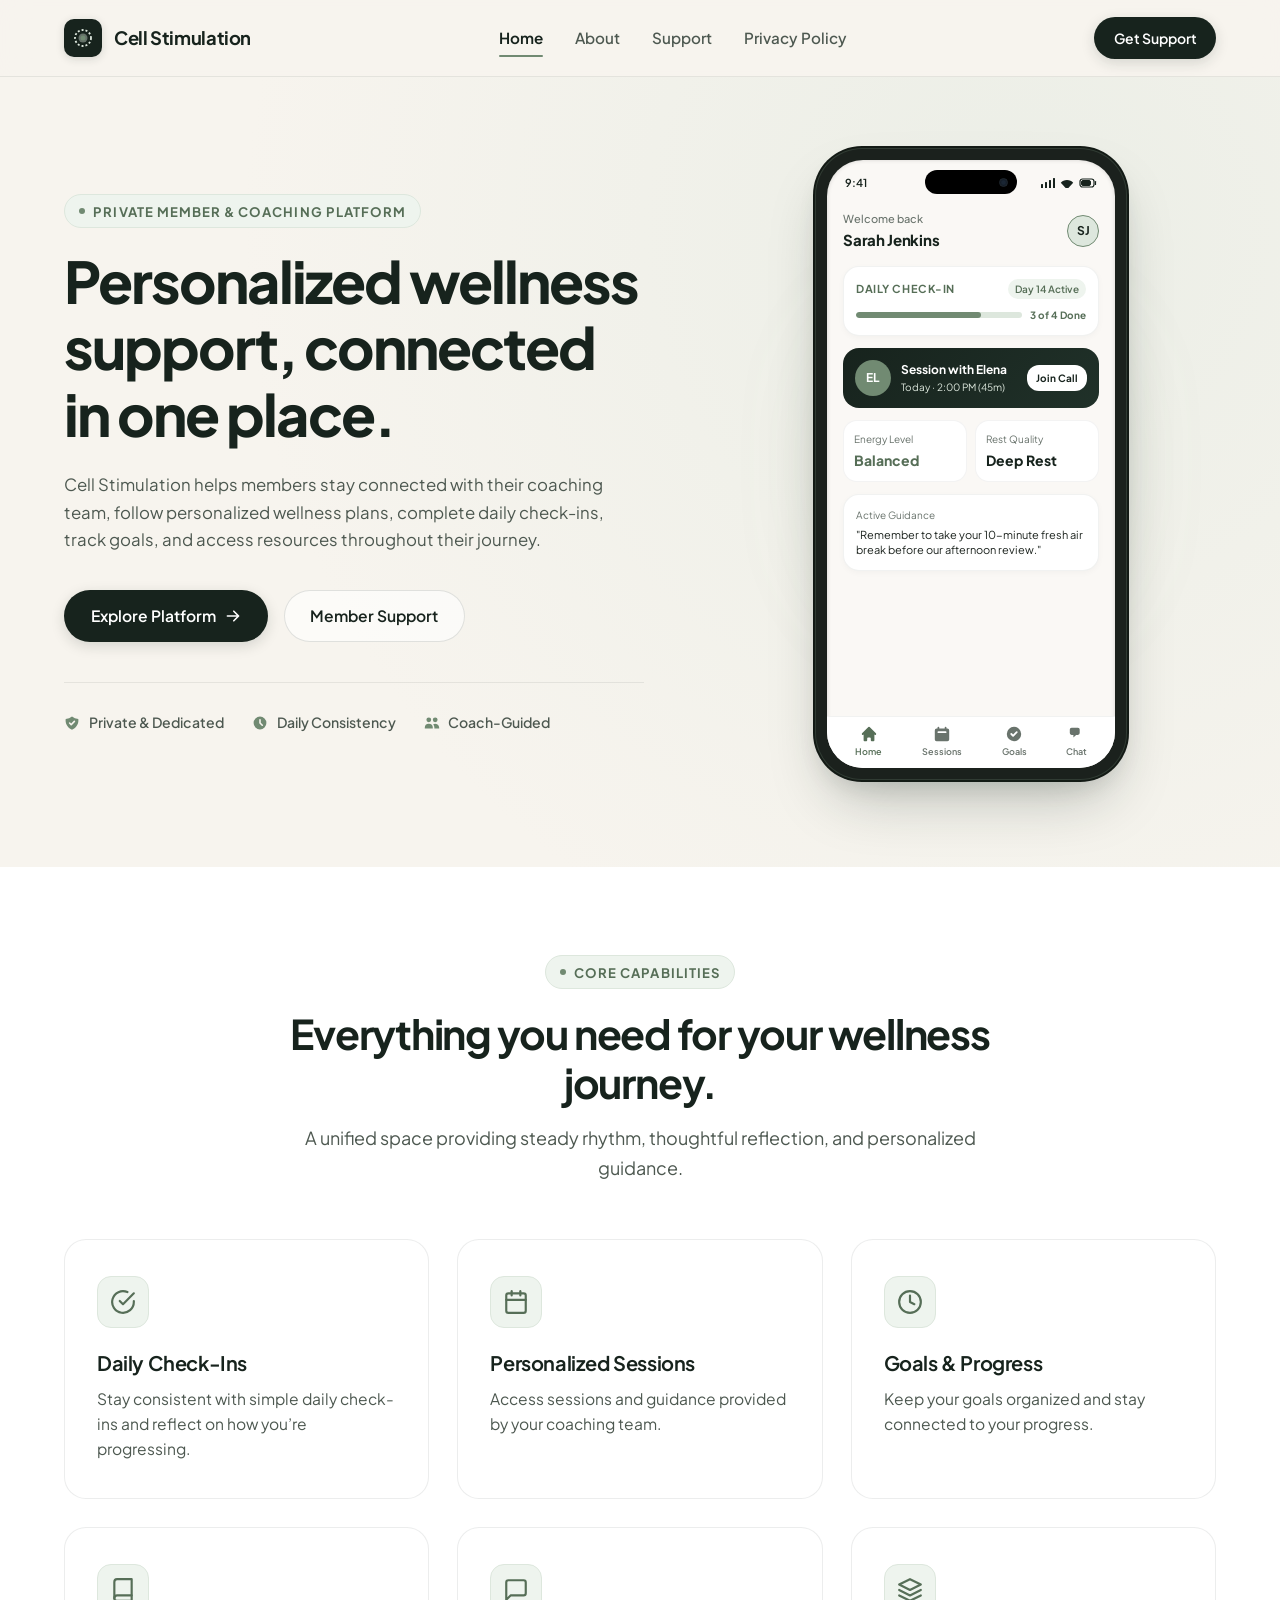
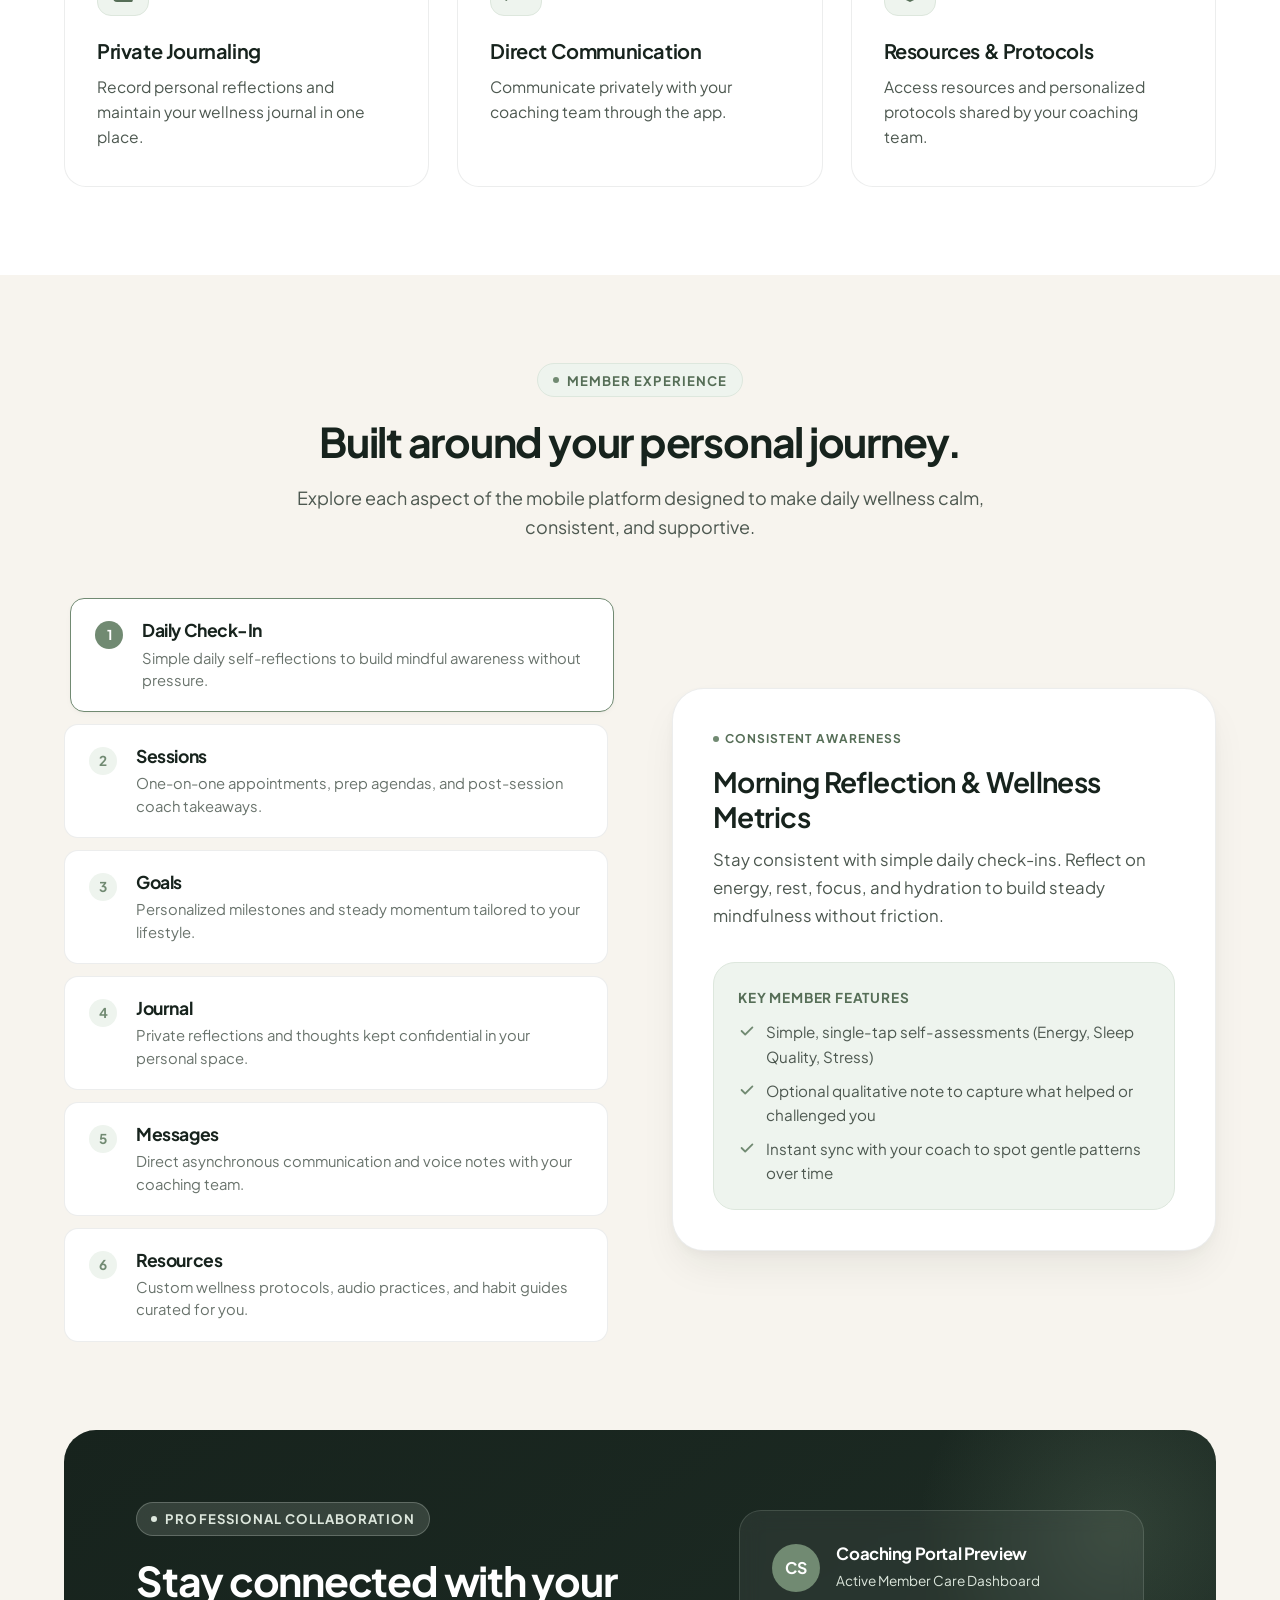
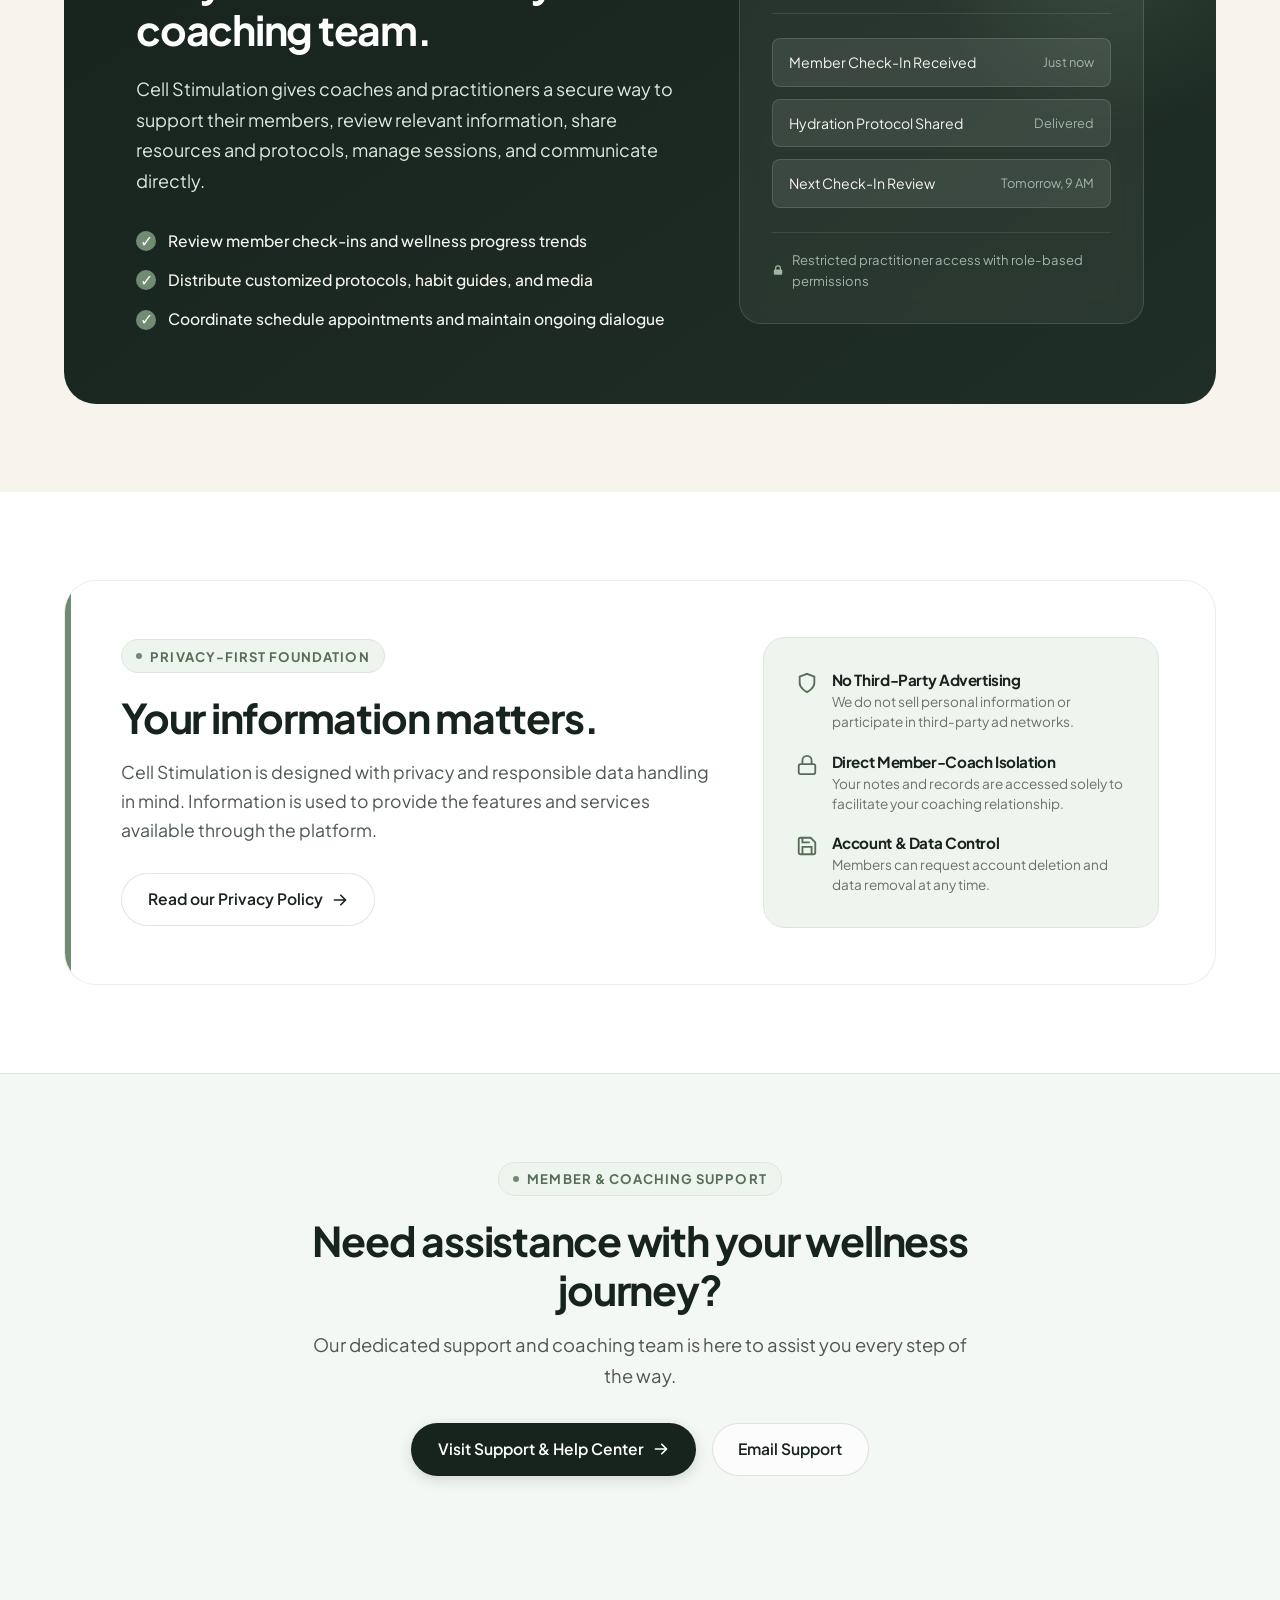
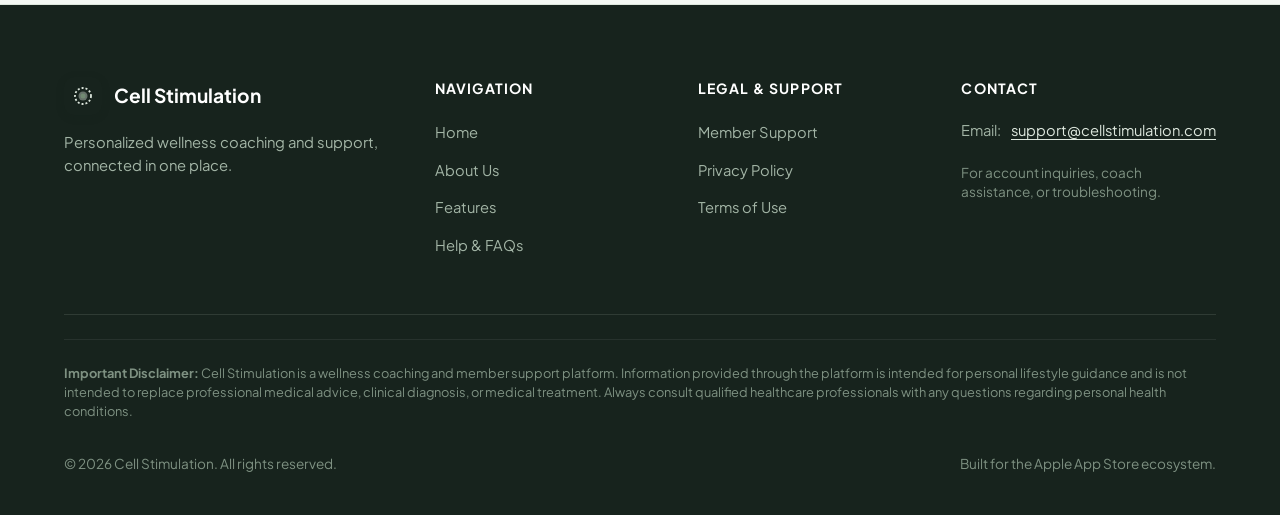
==== commit 6bb6fd92: "Remove download app buttons across all pages and replace with support navigation" ====
--- a/index.html
+++ b/index.html
@@ -54,12 +54,7 @@
 
         <!-- Right Side CTA -->
         <div class="nav-actions">
-          <a href="#app-download" class="btn btn-primary btn-sm">
-            <svg class="btn-icon" viewBox="0 0 24 24" fill="currentColor">
-              <path d="M18.71 19.5c-.83 1.24-1.71 2.45-3.05 2.47-1.34.03-1.77-.79-3.29-.79-1.53 0-2 .77-3.27.82-1.31.05-2.3-1.32-3.14-2.53C4.25 17 2.94 12.45 4.7 9.39c.87-1.52 2.43-2.48 4.12-2.51 1.28-.02 2.5.87 3.29.87.78 0 2.26-1.07 3.81-.91.65.03 2.47.26 3.64 1.98-.09.06-2.17 1.28-2.15 3.81.03 3.02 2.65 4.03 2.68 4.04-.03.07-.42 1.44-1.38 2.83M15.97 6.84c.64-.78 1.08-1.86.96-2.95-.93.04-2.05.62-2.71 1.4-.58.67-1.09 1.76-.95 2.82 1.03.08 2.07-.54 2.7-1.27z"/>
-            </svg>
-            Download App
-          </a>
+          <a href="support/" class="btn btn-primary btn-sm">Get Support</a>
           <!-- Mobile Hamburger Toggle -->
           <button class="mobile-toggle" aria-label="Toggle Navigation Menu" aria-expanded="false">
             <span class="hamburger-icon">
@@ -79,8 +74,8 @@
       <a href="support/" class="mobile-nav-link">Support</a>
       <a href="privacy-policy/" class="mobile-nav-link">Privacy Policy</a>
       <a href="terms/" class="mobile-nav-link">Terms of Use</a>
-      <a href="#app-download" class="btn btn-primary" style="margin-top: 0.5rem;">
-        Download the App
+      <a href="support/" class="btn btn-primary" style="margin-top: 0.5rem;">
+        Get Support
       </a>
     </div>
   </header>
@@ -104,17 +99,14 @@
             Cell Stimulation helps members stay connected with their coaching team, follow personalized wellness plans, complete daily check-ins, track goals, and access resources throughout their journey.
           </p>
           <div class="hero-actions">
-            <a href="#app-download" class="btn btn-primary">
-              <svg class="btn-icon" viewBox="0 0 24 24" fill="currentColor">
-                <path d="M18.71 19.5c-.83 1.24-1.71 2.45-3.05 2.47-1.34.03-1.77-.79-3.29-.79-1.53 0-2 .77-3.27.82-1.31.05-2.3-1.32-3.14-2.53C4.25 17 2.94 12.45 4.7 9.39c.87-1.52 2.43-2.48 4.12-2.51 1.28-.02 2.5.87 3.29.87.78 0 2.26-1.07 3.81-.91.65.03 2.47.26 3.64 1.98-.09.06-2.17 1.28-2.15 3.81.03 3.02 2.65 4.03 2.68 4.04-.03.07-.42 1.44-1.38 2.83M15.97 6.84c.64-.78 1.08-1.86.96-2.95-.93.04-2.05.62-2.71 1.4-.58.67-1.09 1.76-.95 2.82 1.03.08 2.07-.54 2.7-1.27z"/>
-              </svg>
-              Download the App
-            </a>
-            <a href="#features" class="btn btn-secondary">
-              Learn More
+            <a href="#features" class="btn btn-primary">
+              Explore Platform
               <svg class="btn-icon" viewBox="0 0 20 20" fill="currentColor" style="width:16px;height:16px;">
                 <path fill-rule="evenodd" d="M10.293 3.293a1 1 0 011.414 0l6 6a1 1 0 010 1.414l-6 6a1 1 0 01-1.414-1.414L14.586 11H3a1 1 0 110-2h11.586l-4.293-4.293a1 1 0 010-1.414z" clip-rule="evenodd"/>
               </svg>
+            </a>
+            <a href="support/" class="btn btn-secondary">
+              Member Support
             </a>
           </div>
 
@@ -594,26 +586,29 @@
   </section>
 
   <!-- =========================================================================
-       APP DOWNLOAD SECTION
-       ========================================================================= -->
-  <section class="download-section" id="app-download">
+       MEMBER & COACHING SUPPORT CTA
+       ========================================================================= -->
+  <section class="download-section" id="support-cta">
     <div class="container">
       <div class="download-box">
         <div class="eyebrow">
           <span class="eyebrow-dot"></span>
-          Available for iOS
-        </div>
-        <h2>Take your wellness journey with you.</h2>
-        <p>Stay connected with your coaching team wherever you are.</p>
+          Member & Coaching Support
+        </div>
+        <h2>Need assistance with your wellness journey?</h2>
+        <p>Our dedicated support and coaching team is here to assist you every step of the way.</p>
         
-        <div class="download-badges">
-          <a href="#" class="app-store-badge-link" aria-label="Download Cell Stimulation on the Apple App Store">
-            <img src="assets/images/apple-badge.svg" alt="Download on the App Store" class="app-store-badge-img">
+        <div class="hero-actions" style="justify-content: center; margin-top: 1.5rem;">
+          <a href="support/" class="btn btn-primary">
+            Visit Support & Help Center
+            <svg class="btn-icon" viewBox="0 0 20 20" fill="currentColor" style="width:16px;height:16px;">
+              <path fill-rule="evenodd" d="M10.293 3.293a1 1 0 011.414 0l6 6a1 1 0 010 1.414l-6 6a1 1 0 01-1.414-1.414L14.586 11H3a1 1 0 110-2h11.586l-4.293-4.293a1 1 0 010-1.414z" clip-rule="evenodd"/>
+            </svg>
           </a>
-        </div>
-        <p class="app-store-note">
-          Requires iOS 15.0 or later. Compatible with iPhone and iPad.
-        </p>
+          <a href="mailto:support@cellstimulation.com" class="btn btn-secondary">
+            Email Support
+          </a>
+        </div>
       </div>
     </div>
   </section>
@@ -648,7 +643,7 @@
             <li><a href="./" class="footer-link">Home</a></li>
             <li><a href="about/" class="footer-link">About Us</a></li>
             <li><a href="#features" class="footer-link">Features</a></li>
-            <li><a href="#app-download" class="footer-link">Download App</a></li>
+            <li><a href="support/" class="footer-link">Help & FAQs</a></li>
           </ul>
         </div>
 
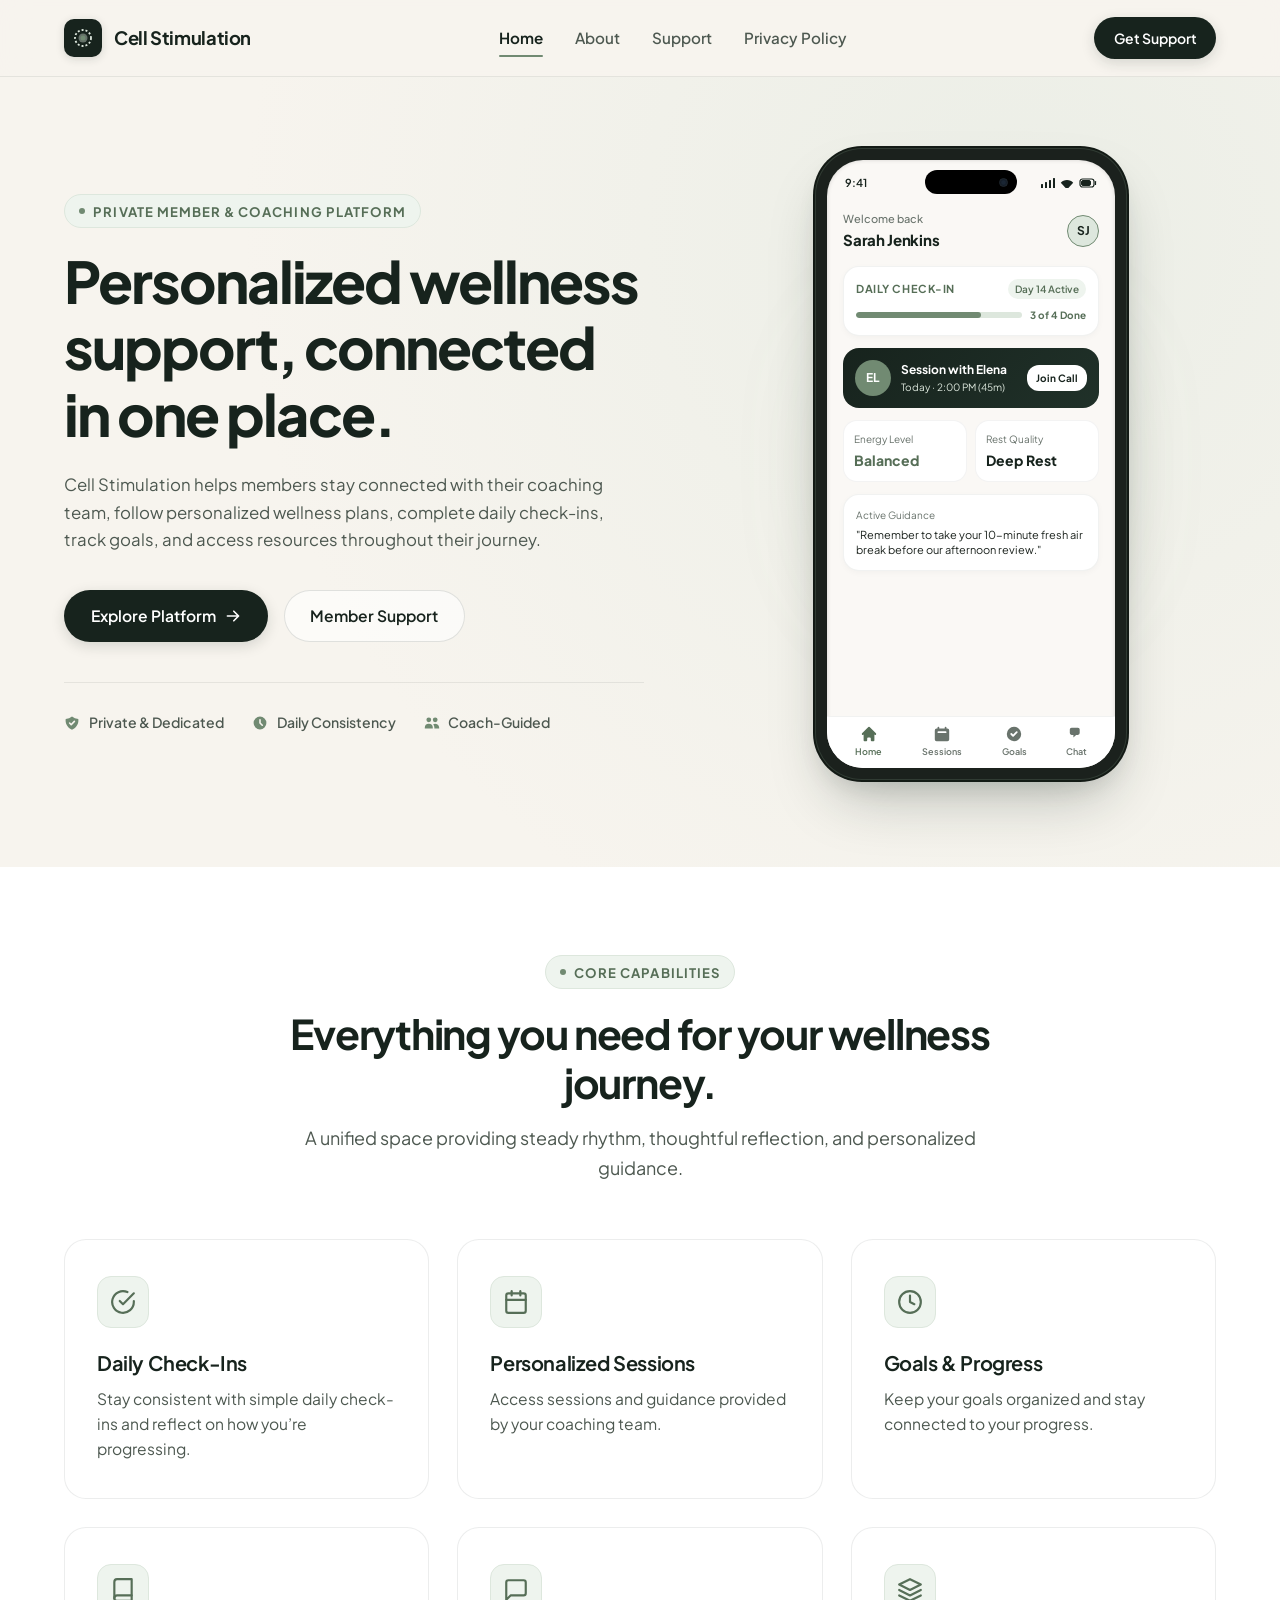
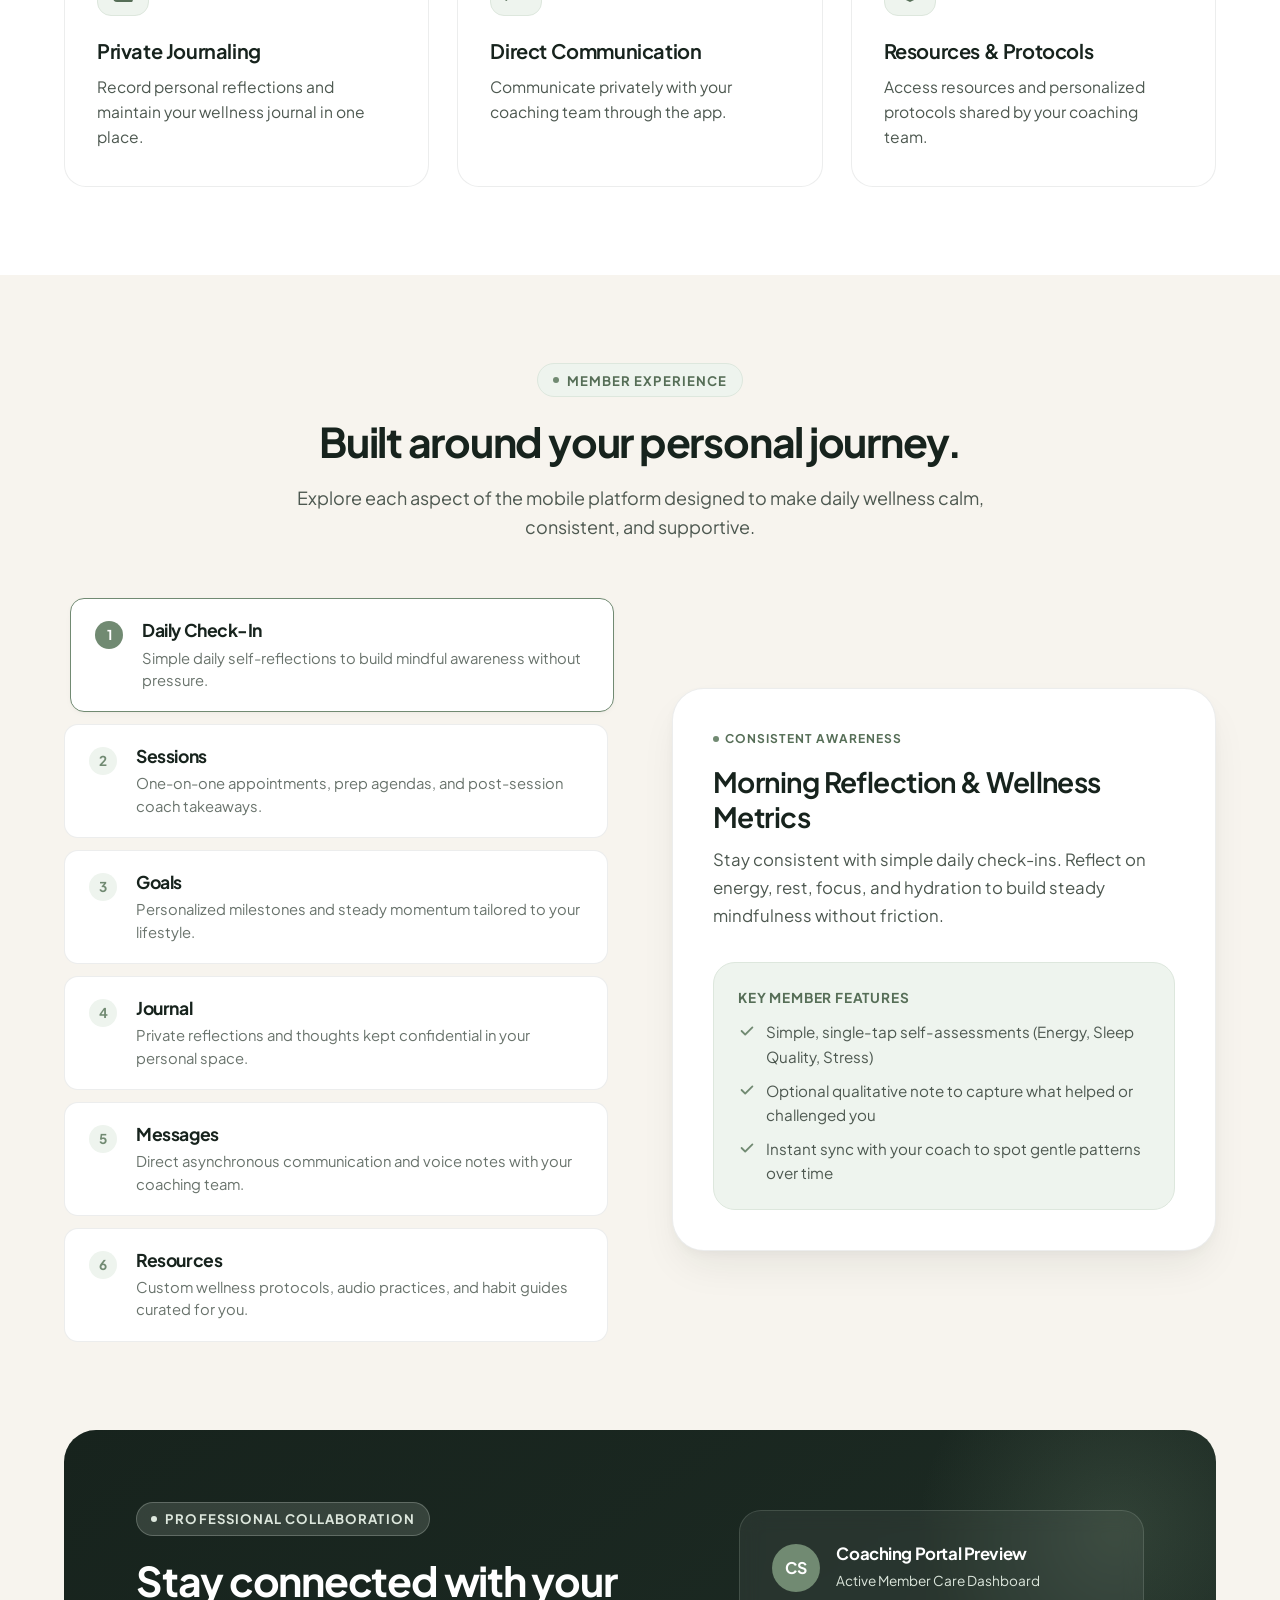
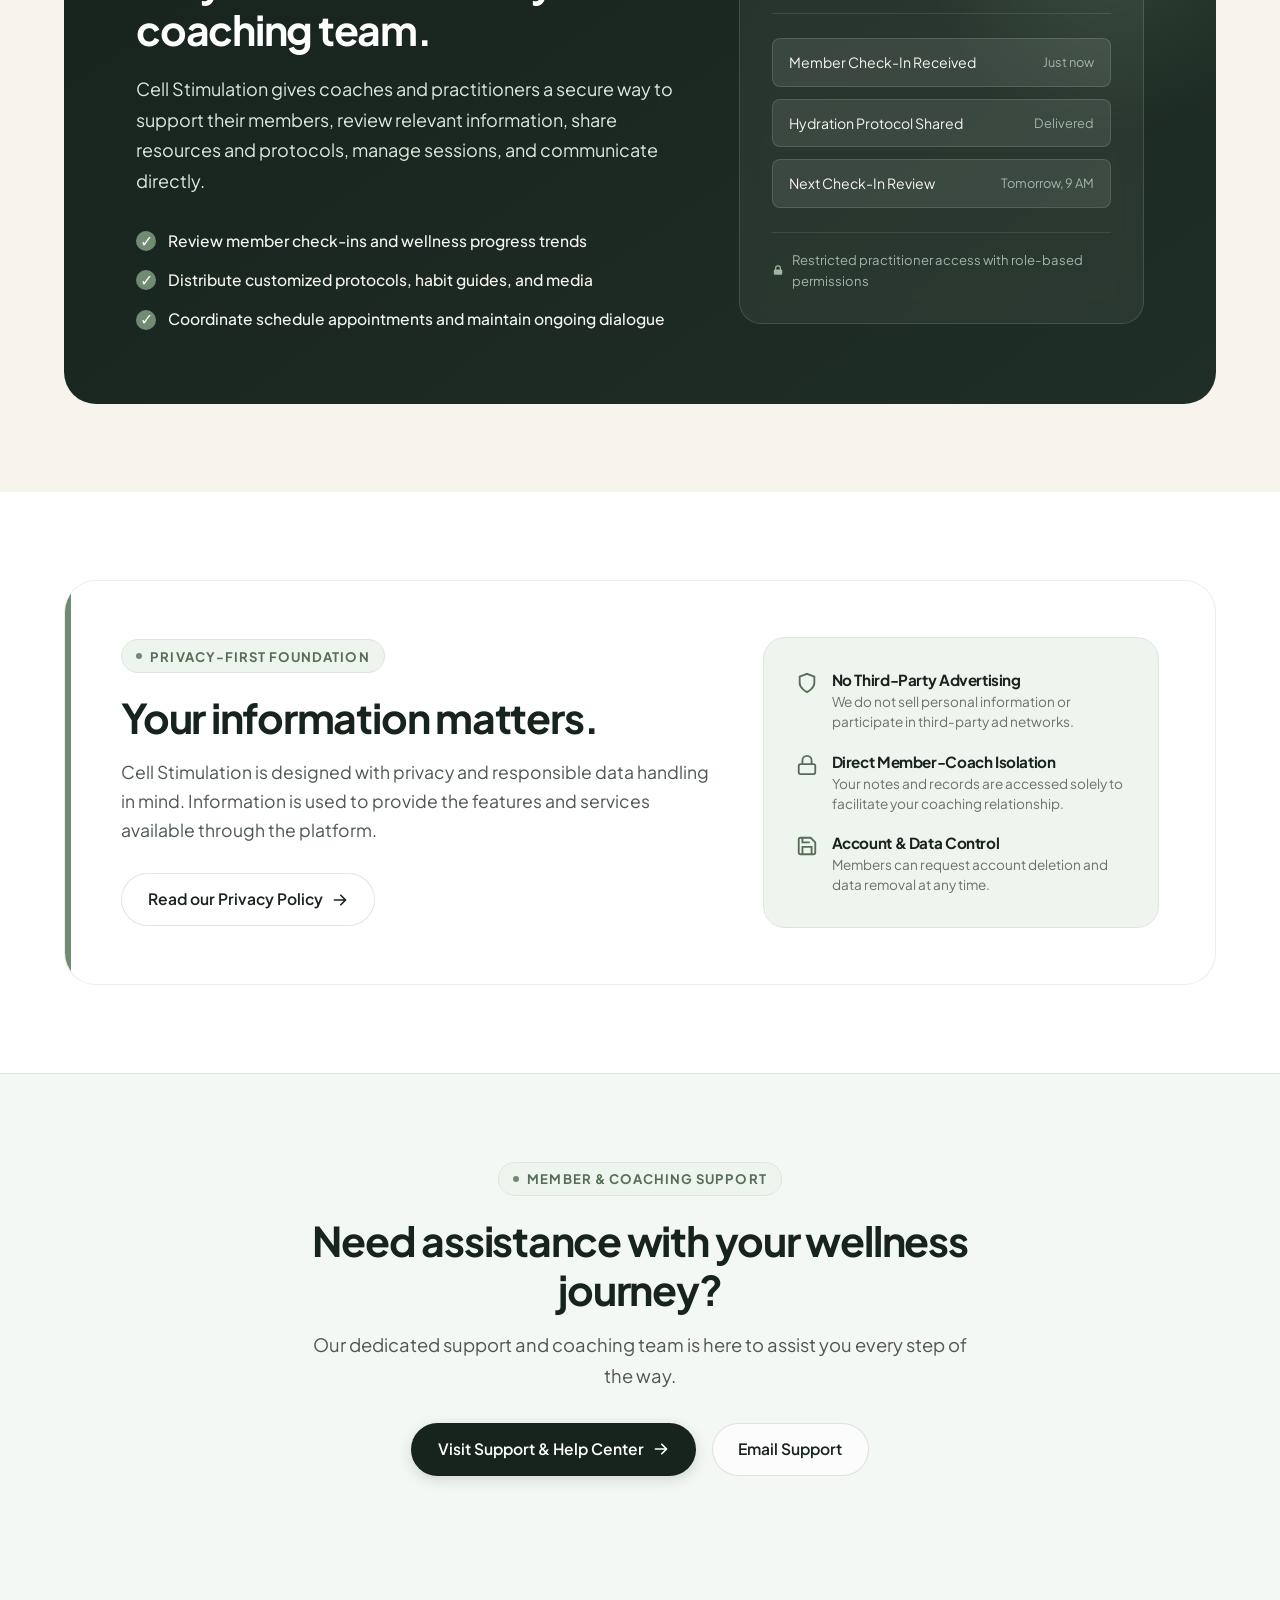
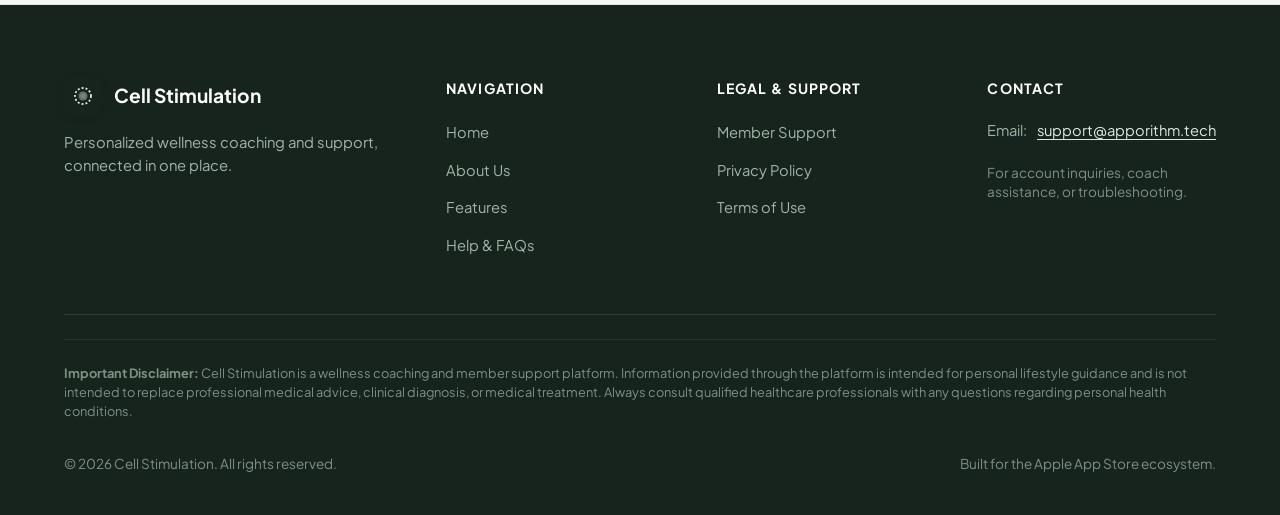
==== commit 6f920f61: "Update official support email to support@apporithm.tech" ====
--- a/index.html
+++ b/index.html
@@ -605,7 +605,7 @@
               <path fill-rule="evenodd" d="M10.293 3.293a1 1 0 011.414 0l6 6a1 1 0 010 1.414l-6 6a1 1 0 01-1.414-1.414L14.586 11H3a1 1 0 110-2h11.586l-4.293-4.293a1 1 0 010-1.414z" clip-rule="evenodd"/>
             </svg>
           </a>
-          <a href="mailto:support@cellstimulation.com" class="btn btn-secondary">
+          <a href="mailto:support@apporithm.tech" class="btn btn-secondary">
             Email Support
           </a>
         </div>
@@ -663,7 +663,7 @@
           <div class="footer-links">
             <div class="footer-contact-item">
               <span>Email:</span>
-              <a href="mailto:support@cellstimulation.com" class="support-email-link">support@cellstimulation.com</a>
+              <a href="mailto:support@apporithm.tech" class="support-email-link">support@apporithm.tech</a>
             </div>
             <p style="font-size: 0.85rem; color: #7E9182; margin-top: 0.5rem; line-height: 1.4;">
               For account inquiries, coach assistance, or troubleshooting.
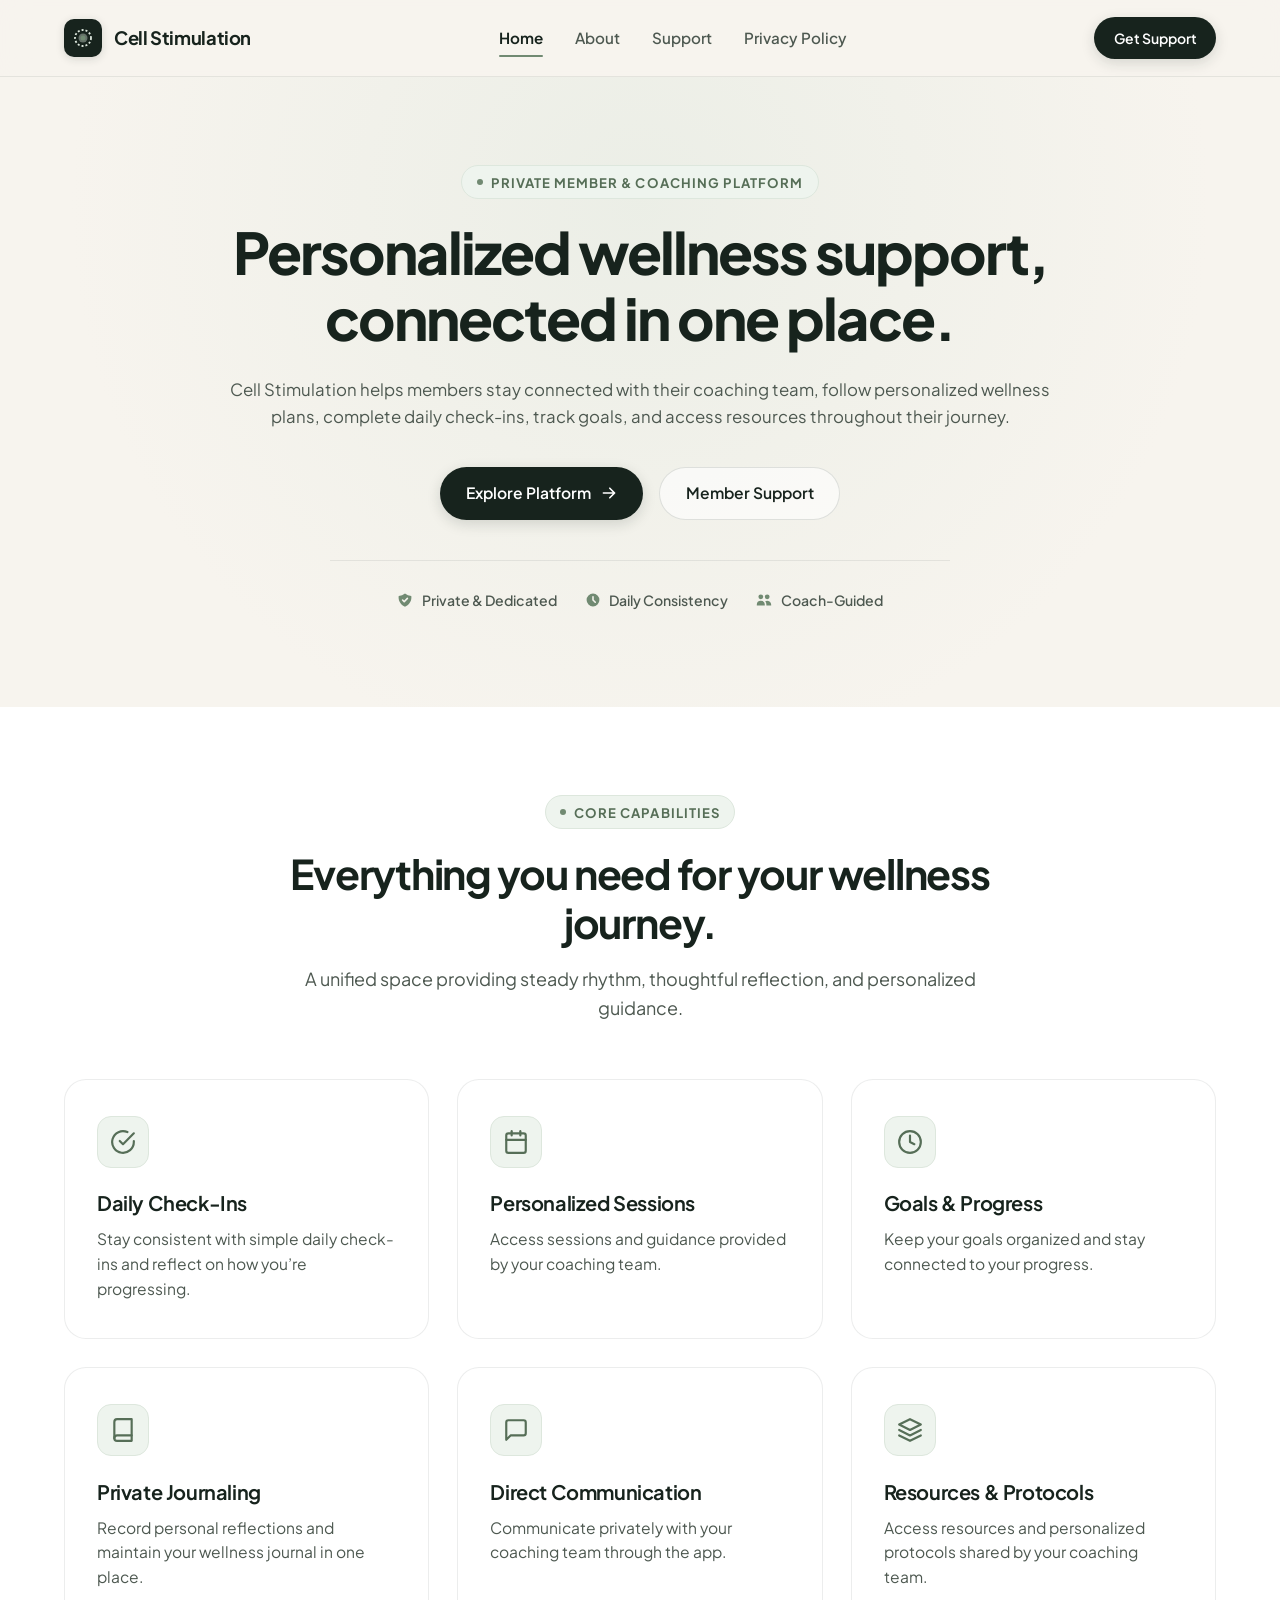
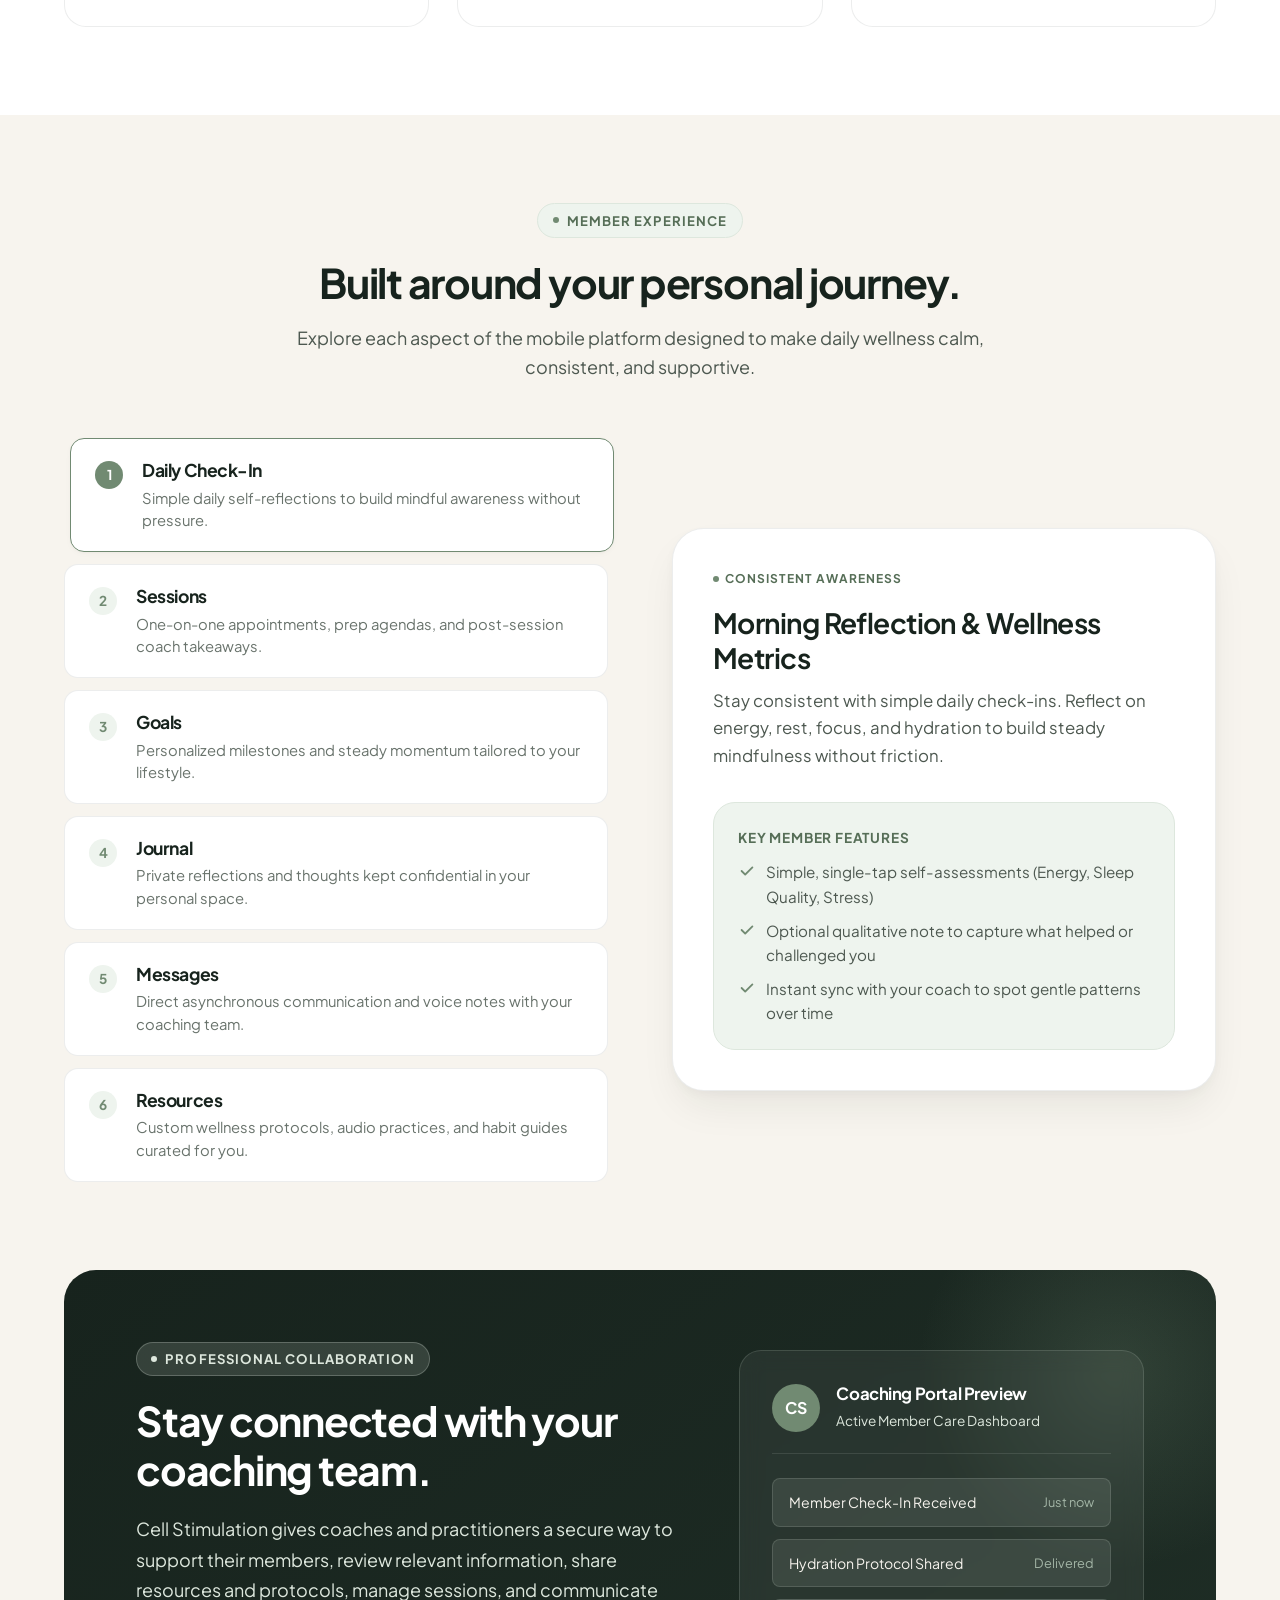
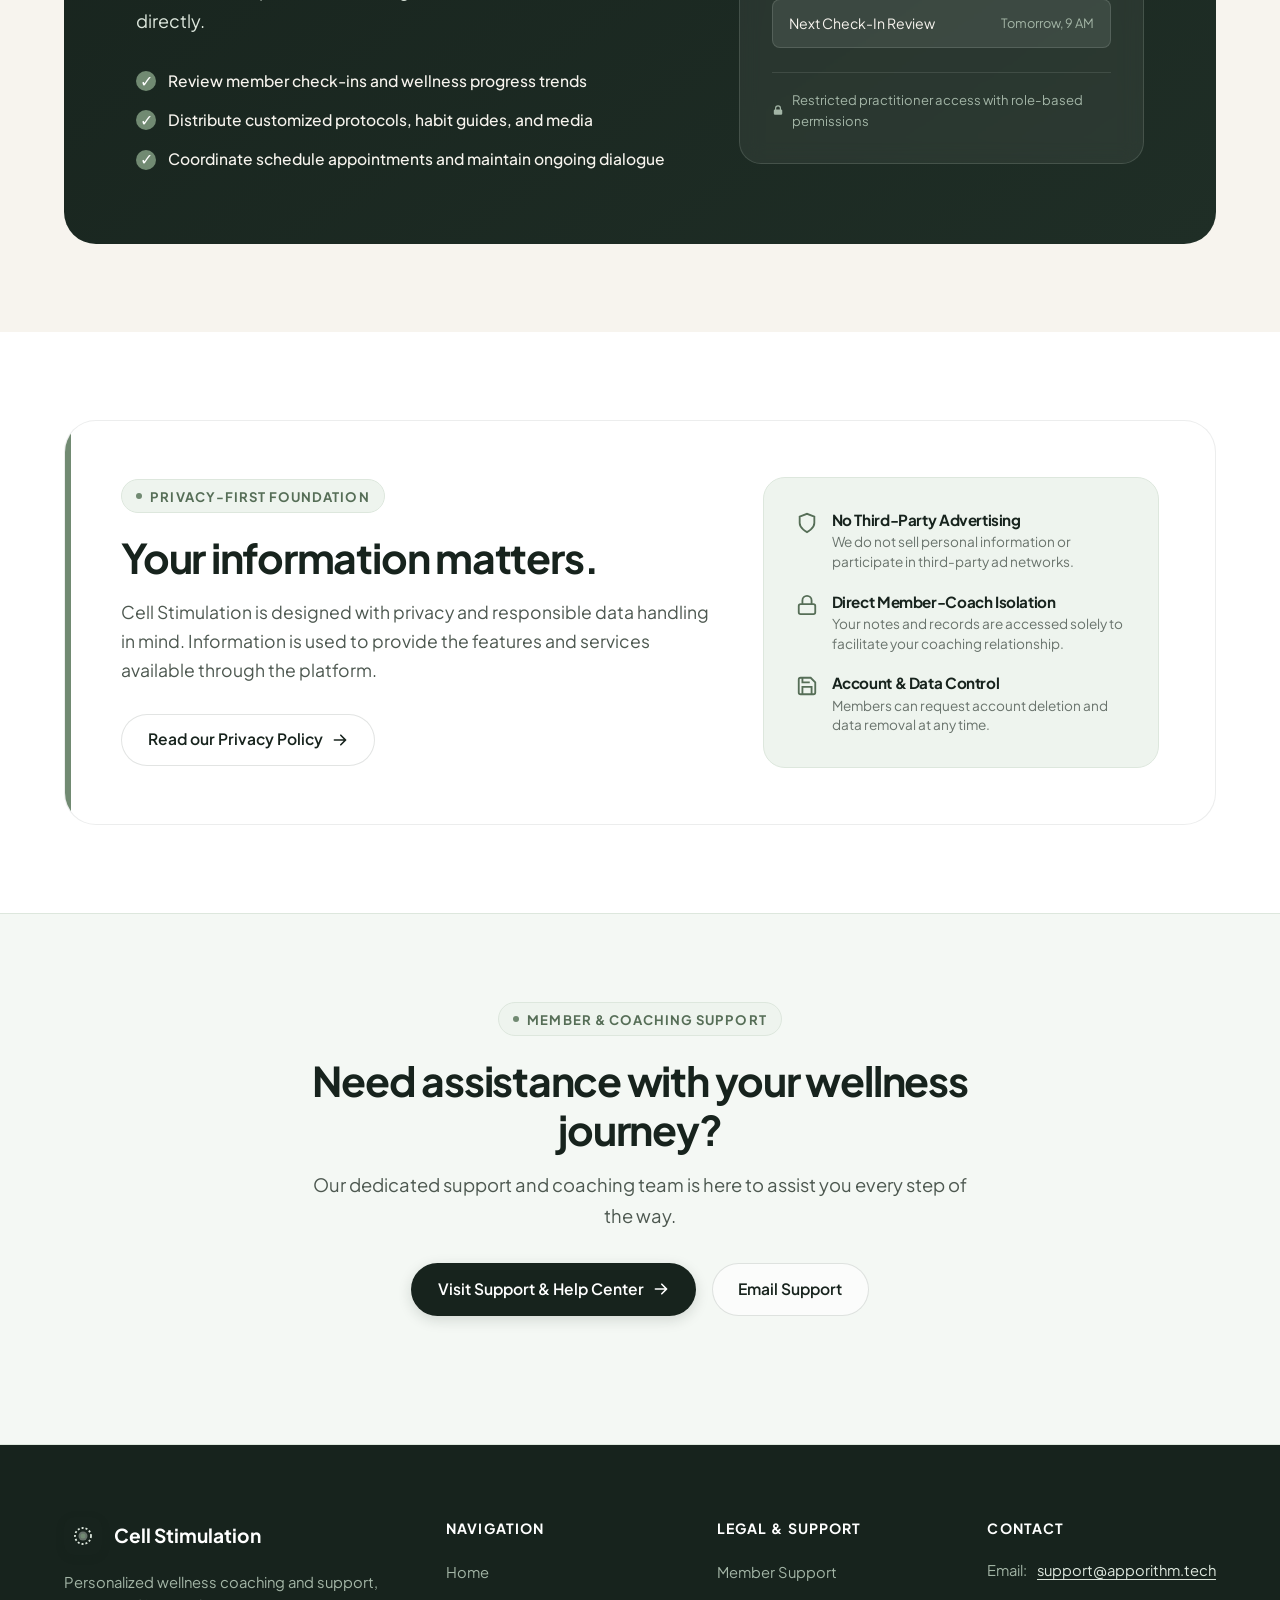
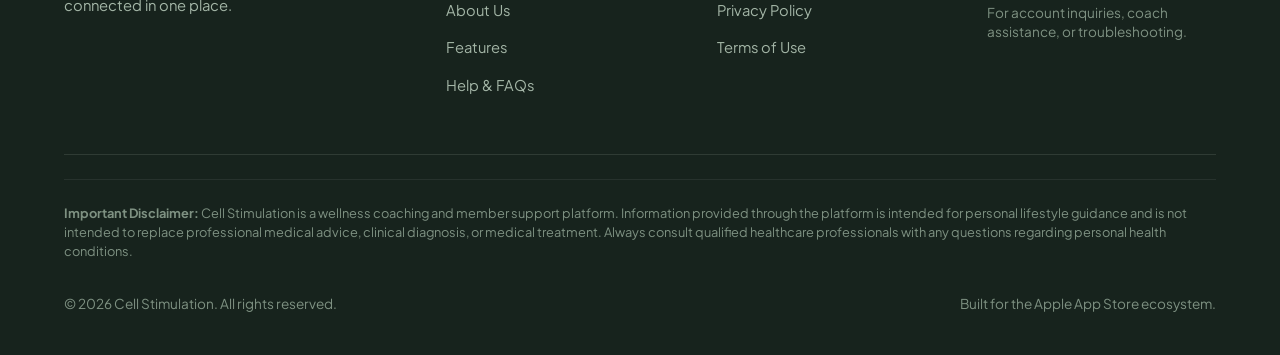
==== commit daab5c9e: "Remove smartphone mockup from hero and center hero layout" ====
--- a/index.html
+++ b/index.html
@@ -85,169 +85,48 @@
        ========================================================================= -->
   <section class="hero">
     <div class="container">
-      <div class="hero-grid">
-        <!-- Hero Text Content -->
-        <div class="hero-content">
-          <div class="eyebrow">
-            <span class="eyebrow-dot"></span>
-            Private Member & Coaching Platform
-          </div>
-          <h1 class="hero-title">
-            Personalized wellness support, connected in one place.
-          </h1>
-          <p class="hero-lead">
-            Cell Stimulation helps members stay connected with their coaching team, follow personalized wellness plans, complete daily check-ins, track goals, and access resources throughout their journey.
-          </p>
-          <div class="hero-actions">
-            <a href="#features" class="btn btn-primary">
-              Explore Platform
-              <svg class="btn-icon" viewBox="0 0 20 20" fill="currentColor" style="width:16px;height:16px;">
-                <path fill-rule="evenodd" d="M10.293 3.293a1 1 0 011.414 0l6 6a1 1 0 010 1.414l-6 6a1 1 0 01-1.414-1.414L14.586 11H3a1 1 0 110-2h11.586l-4.293-4.293a1 1 0 010-1.414z" clip-rule="evenodd"/>
-              </svg>
-            </a>
-            <a href="support/" class="btn btn-secondary">
-              Member Support
-            </a>
-          </div>
-
-          <!-- Trust Pillars -->
-          <div class="hero-trust-bar">
-            <div class="trust-item">
-              <svg class="trust-icon" viewBox="0 0 20 20" fill="currentColor">
-                <path fill-rule="evenodd" d="M2.166 4.999A11.954 11.954 0 0010 1.944 11.954 11.954 0 0017.834 5c.11.65.166 1.32.166 2.001 0 5.225-3.34 9.67-8 11.317C5.34 16.67 2 12.225 2 7c0-.682.057-1.35.166-2.001zm11.541 3.708a1 1 0 00-1.414-1.414L9 10.586 7.707 9.293a1 1 0 00-1.414 1.414l2 2a1 1 0 001.414 0l4-4z" clip-rule="evenodd"/>
-              </svg>
-              <span>Private & Dedicated</span>
-            </div>
-            <div class="trust-item">
-              <svg class="trust-icon" viewBox="0 0 20 20" fill="currentColor">
-                <path fill-rule="evenodd" d="M10 18a8 8 0 100-16 8 8 0 000 16zm1-12a1 1 0 10-2 0v4a1 1 0 00.293.707l2.828 2.829a1 1 0 101.415-1.415L11 9.586V6z" clip-rule="evenodd"/>
-              </svg>
-              <span>Daily Consistency</span>
-            </div>
-            <div class="trust-item">
-              <svg class="trust-icon" viewBox="0 0 20 20" fill="currentColor">
-                <path d="M9 6a3 3 0 11-6 0 3 3 0 016 0zM17 6a3 3 0 11-6 0 3 3 0 016 0zM12.93 17c.046-.327.07-.66.07-1a6.97 6.97 0 00-1.5-4.33A5 5 0 0119 16v1h-6.07zM6 11a5 5 0 015 5v1H1v-1a5 5 0 015-5z"/>
-              </svg>
-              <span>Coach-Guided</span>
-            </div>
-          </div>
-        </div>
-
-        <!-- Smartphone Hardware Visual (Wellness Dashboard) -->
-        <div class="phone-mockup-wrapper">
-          <div class="phone-mockup-glow"></div>
-          <div class="smartphone-device">
-            <div class="phone-inner-screen">
-              <!-- Dynamic Island -->
-              <div class="phone-island">
-                <div class="phone-island-camera"></div>
-              </div>
-
-              <!-- Status Bar -->
-              <div class="phone-status-bar">
-                <span>9:41</span>
-                <div class="phone-status-icons">
-                  <svg width="14" height="10" viewBox="0 0 14 10" fill="currentColor">
-                    <rect x="0" y="6" width="2" height="4" rx="0.5"/>
-                    <rect x="4" y="4" width="2" height="6" rx="0.5"/>
-                    <rect x="8" y="2" width="2" height="8" rx="0.5"/>
-                    <rect x="12" y="0" width="2" height="10" rx="0.5"/>
-                  </svg>
-                  <svg width="14" height="10" viewBox="0 0 14 10" fill="currentColor">
-                    <path d="M7 2C9.5 2 11.7 3 13.2 4.7L7 11.5L0.8 4.7C2.3 3 4.5 2 7 2Z"/>
-                  </svg>
-                  <svg width="18" height="10" viewBox="0 0 18 10" fill="none" stroke="currentColor">
-                    <rect x="1" y="1" width="14" height="8" rx="2.5" stroke-width="1.2"/>
-                    <rect x="2.5" y="2.5" width="9" height="5" rx="1.5" fill="currentColor"/>
-                    <path d="M16.5 3.5V6.5" stroke-width="1.2" stroke-linecap="round"/>
-                  </svg>
-                </div>
-              </div>
-
-              <!-- Screen Inner Content -->
-              <div class="app-screen-content" id="hero-interactive-screen">
-                <!-- User Greeting -->
-                <div class="app-header-bar">
-                  <div>
-                    <div class="app-user-greeting">Welcome back</div>
-                    <div class="app-user-name">Sarah Jenkins</div>
-                  </div>
-                  <div class="app-avatar">SJ</div>
-                </div>
-
-                <!-- Daily Check-In Mini Card -->
-                <div class="mini-card">
-                  <div class="mini-card-header">
-                    <span class="mini-card-title">Daily Check-In</span>
-                    <span class="mini-badge">Day 14 Active</span>
-                  </div>
-                  <div class="mini-progress-row">
-                    <div class="mini-progress-bar">
-                      <div class="mini-progress-fill" style="width: 75%;"></div>
-                    </div>
-                    <span style="font-size: 10px; font-weight: 700; color: var(--sage-dark);">3 of 4 Done</span>
-                  </div>
-                </div>
-
-                <!-- Upcoming Coaching Session -->
-                <div class="mini-coach-session">
-                  <div class="coach-thumb">EL</div>
-                  <div class="coach-info">
-                    <div class="coach-title">Session with Elena</div>
-                    <div class="coach-sub">Today · 2:00 PM (45m)</div>
-                  </div>
-                  <span class="btn-mini-join">Join Call</span>
-                </div>
-
-                <!-- Wellness Vitality Grid -->
-                <div class="mini-metrics-grid">
-                  <div class="mini-metric-item">
-                    <div class="mini-metric-label">Energy Level</div>
-                    <div class="mini-metric-value" style="color: var(--sage-dark);">Balanced</div>
-                  </div>
-                  <div class="mini-metric-item">
-                    <div class="mini-metric-label">Rest Quality</div>
-                    <div class="mini-metric-value">Deep Rest</div>
-                  </div>
-                </div>
-
-                <!-- Coach Note Snippet -->
-                <div class="mini-card">
-                  <div style="font-size: 10px; color: var(--text-muted); margin-bottom: 4px;">Active Guidance</div>
-                  <div style="font-size: 11px; color: var(--text-primary); line-height: 1.4;">
-                    "Remember to take your 10-minute fresh air break before our afternoon review."
-                  </div>
-                </div>
-              </div>
-
-              <!-- Phone Bottom Nav Bar -->
-              <div class="phone-bottom-nav">
-                <div class="phone-nav-tab active">
-                  <svg class="phone-nav-icon" viewBox="0 0 20 20" fill="currentColor">
-                    <path d="M10.707 2.293a1 1 0 00-1.414 0l-7 7a1 1 0 001.414 1.414L4 10.414V17a1 1 0 001 1h2a1 1 0 001-1v-2a1 1 0 011-1h2a1 1 0 011 1v2a1 1 0 001 1h2a1 1 0 001-1v-6.586l.293.293a1 1 0 001.414-1.414l-7-7z"/>
-                  </svg>
-                  <span>Home</span>
-                </div>
-                <div class="phone-nav-tab">
-                  <svg class="phone-nav-icon" viewBox="0 0 20 20" fill="currentColor">
-                    <path fill-rule="evenodd" d="M6 2a1 1 0 00-1 1v1H4a2 2 0 00-2 2v10a2 2 0 002 2h12a2 2 0 002-2V6a2 2 0 00-2-2h-1V3a1 1 0 10-2 0v1H7V3a1 1 0 00-1-1zm0 5a1 1 0 000 2h8a1 1 0 100-2H6z" clip-rule="evenodd"/>
-                  </svg>
-                  <span>Sessions</span>
-                </div>
-                <div class="phone-nav-tab">
-                  <svg class="phone-nav-icon" viewBox="0 0 20 20" fill="currentColor">
-                    <path fill-rule="evenodd" d="M10 18a8 8 0 100-16 8 8 0 000 16zm3.707-9.293a1 1 0 00-1.414-1.414L9 10.586 7.707 9.293a1 1 0 00-1.414 1.414l2 2a1 1 0 001.414 0l4-4z" clip-rule="evenodd"/>
-                  </svg>
-                  <span>Goals</span>
-                </div>
-                <div class="phone-nav-tab">
-                  <svg class="phone-nav-icon" viewBox="0 0 20 20" fill="currentColor">
-                    <path d="M2 5a2 2 0 012-2h7a2 2 0 012 2v4a2 2 0 01-2 2H9l-3 3v-3H4a2 2 0 01-2-2V5z"/>
-                  </svg>
-                  <span>Chat</span>
-                </div>
-              </div>
-            </div>
+      <div class="hero-content hero-content-centered">
+        <div class="eyebrow">
+          <span class="eyebrow-dot"></span>
+          Private Member & Coaching Platform
+        </div>
+        <h1 class="hero-title">
+          Personalized wellness support, connected in one place.
+        </h1>
+        <p class="hero-lead">
+          Cell Stimulation helps members stay connected with their coaching team, follow personalized wellness plans, complete daily check-ins, track goals, and access resources throughout their journey.
+        </p>
+        <div class="hero-actions hero-actions-centered">
+          <a href="#features" class="btn btn-primary">
+            Explore Platform
+            <svg class="btn-icon" viewBox="0 0 20 20" fill="currentColor" style="width:16px;height:16px;">
+              <path fill-rule="evenodd" d="M10.293 3.293a1 1 0 011.414 0l6 6a1 1 0 010 1.414l-6 6a1 1 0 01-1.414-1.414L14.586 11H3a1 1 0 110-2h11.586l-4.293-4.293a1 1 0 010-1.414z" clip-rule="evenodd"/>
+            </svg>
+          </a>
+          <a href="support/" class="btn btn-secondary">
+            Member Support
+          </a>
+        </div>
+
+        <!-- Trust Pillars -->
+        <div class="hero-trust-bar hero-trust-bar-centered">
+          <div class="trust-item">
+            <svg class="trust-icon" viewBox="0 0 20 20" fill="currentColor">
+              <path fill-rule="evenodd" d="M2.166 4.999A11.954 11.954 0 0010 1.944 11.954 11.954 0 0017.834 5c.11.65.166 1.32.166 2.001 0 5.225-3.34 9.67-8 11.317C5.34 16.67 2 12.225 2 7c0-.682.057-1.35.166-2.001zm11.541 3.708a1 1 0 00-1.414-1.414L9 10.586 7.707 9.293a1 1 0 00-1.414 1.414l2 2a1 1 0 001.414 0l4-4z" clip-rule="evenodd"/>
+            </svg>
+            <span>Private & Dedicated</span>
+          </div>
+          <div class="trust-item">
+            <svg class="trust-icon" viewBox="0 0 20 20" fill="currentColor">
+              <path fill-rule="evenodd" d="M10 18a8 8 0 100-16 8 8 0 000 16zm1-12a1 1 0 10-2 0v4a1 1 0 00.293.707l2.828 2.829a1 1 0 101.415-1.415L11 9.586V6z" clip-rule="evenodd"/>
+            </svg>
+            <span>Daily Consistency</span>
+          </div>
+          <div class="trust-item">
+            <svg class="trust-icon" viewBox="0 0 20 20" fill="currentColor">
+              <path d="M9 6a3 3 0 11-6 0 3 3 0 016 0zM17 6a3 3 0 11-6 0 3 3 0 016 0zM12.93 17c.046-.327.07-.66.07-1a6.97 6.97 0 00-1.5-4.33A5 5 0 0119 16v1h-6.07zM6 11a5 5 0 015 5v1H1v-1a5 5 0 015-5z"/>
+            </svg>
+            <span>Coach-Guided</span>
           </div>
         </div>
       </div>
--- a/assets/css/main.css
+++ b/assets/css/main.css
@@ -459,8 +459,8 @@
    HERO SECTION
    -------------------------------------------------------------------------- */
 .hero {
-  padding: 4.5rem 0 5.5rem 0;
-  background: radial-gradient(circle at 80% 20%, rgba(221, 231, 221, 0.45) 0%, rgba(247, 244, 238, 0) 65%);
+  padding: 5.5rem 0 6rem 0;
+  background: radial-gradient(circle at 50% 20%, rgba(221, 231, 221, 0.45) 0%, rgba(247, 244, 238, 0) 70%);
   overflow: hidden;
 }
 
@@ -475,6 +475,12 @@
   max-width: 580px;
 }
 
+.hero-content-centered {
+  max-width: 840px;
+  margin: 0 auto;
+  text-align: center;
+}
+
 .hero-title {
   margin-bottom: 1.5rem;
 }
@@ -489,6 +495,10 @@
   align-items: center;
   gap: 1rem;
   margin-bottom: 2.5rem;
+}
+
+.hero-actions-centered {
+  justify-content: center;
 }
 
 .hero-trust-bar {
@@ -498,6 +508,12 @@
   gap: 1.75rem;
   padding-top: 1.75rem;
   border-top: 1px solid var(--border-subtle);
+}
+
+.hero-trust-bar-centered {
+  justify-content: center;
+  max-width: 620px;
+  margin: 0 auto;
 }
 
 .trust-item {
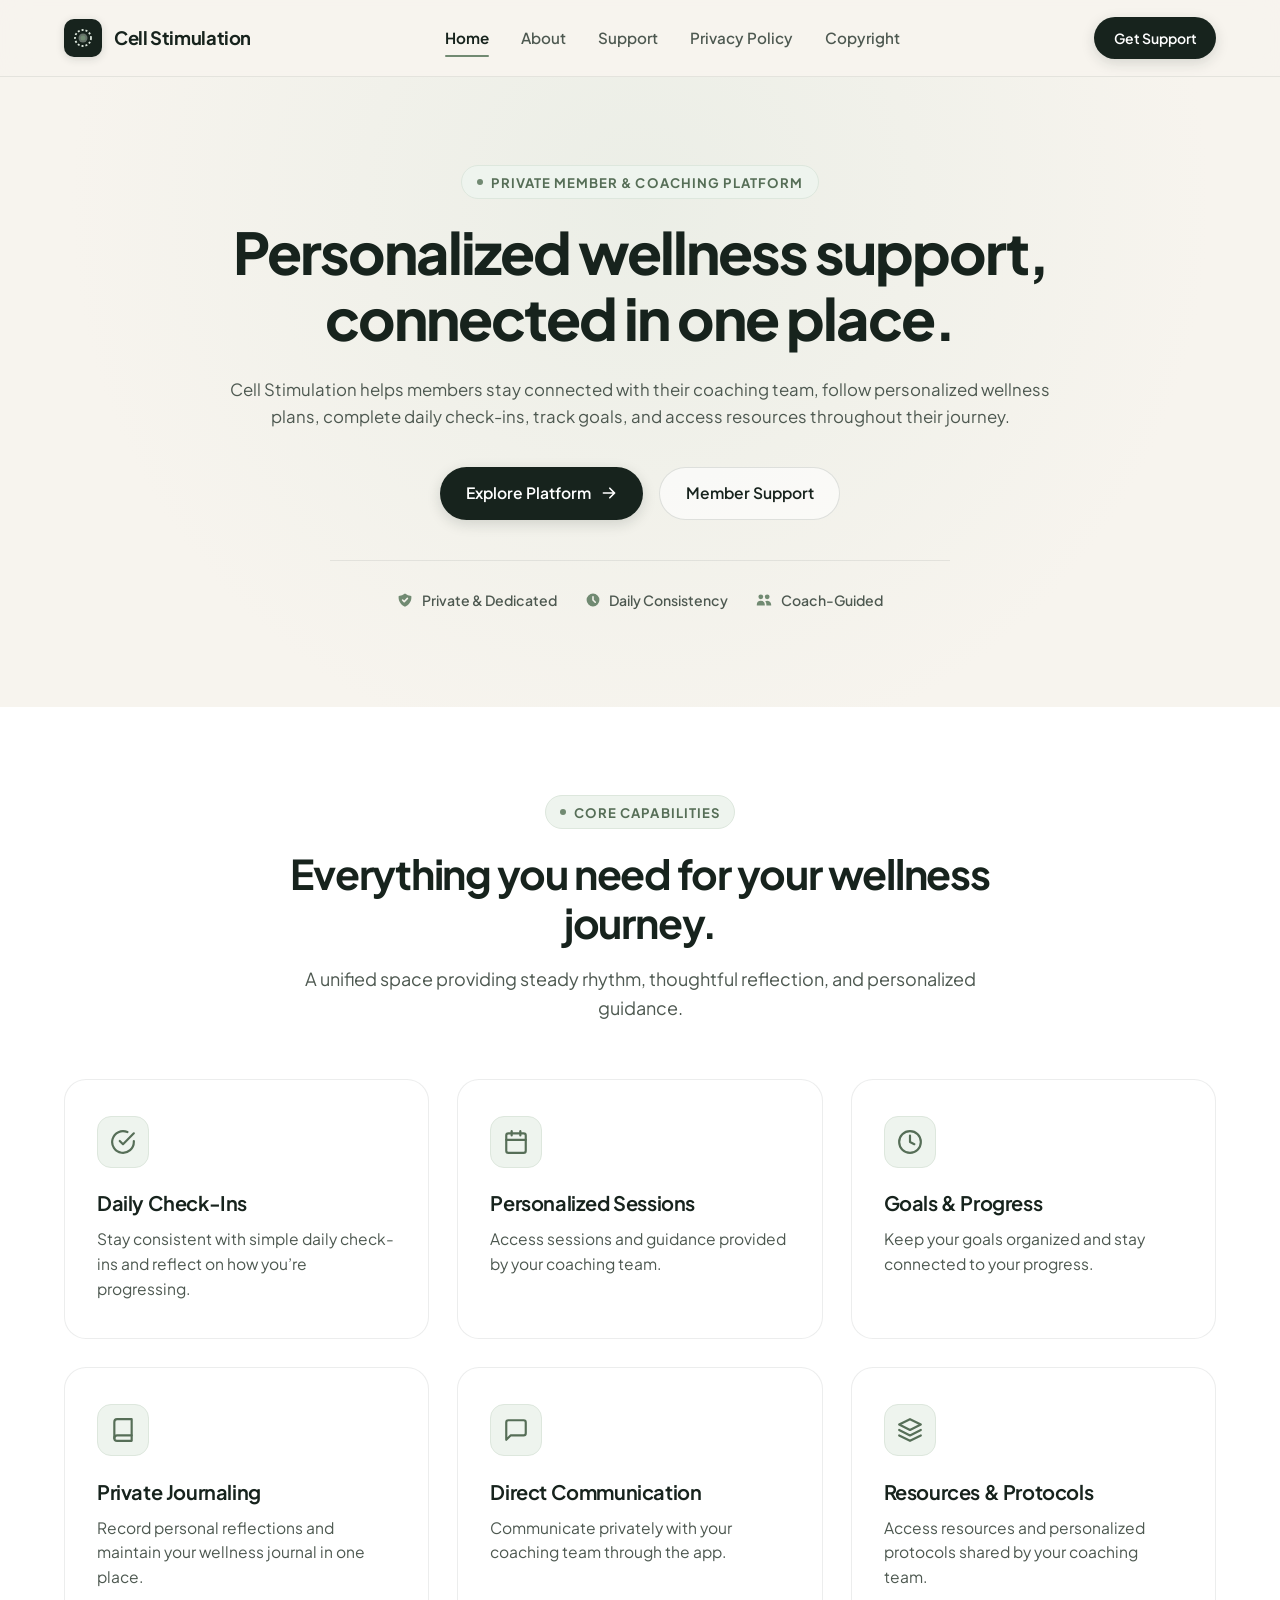
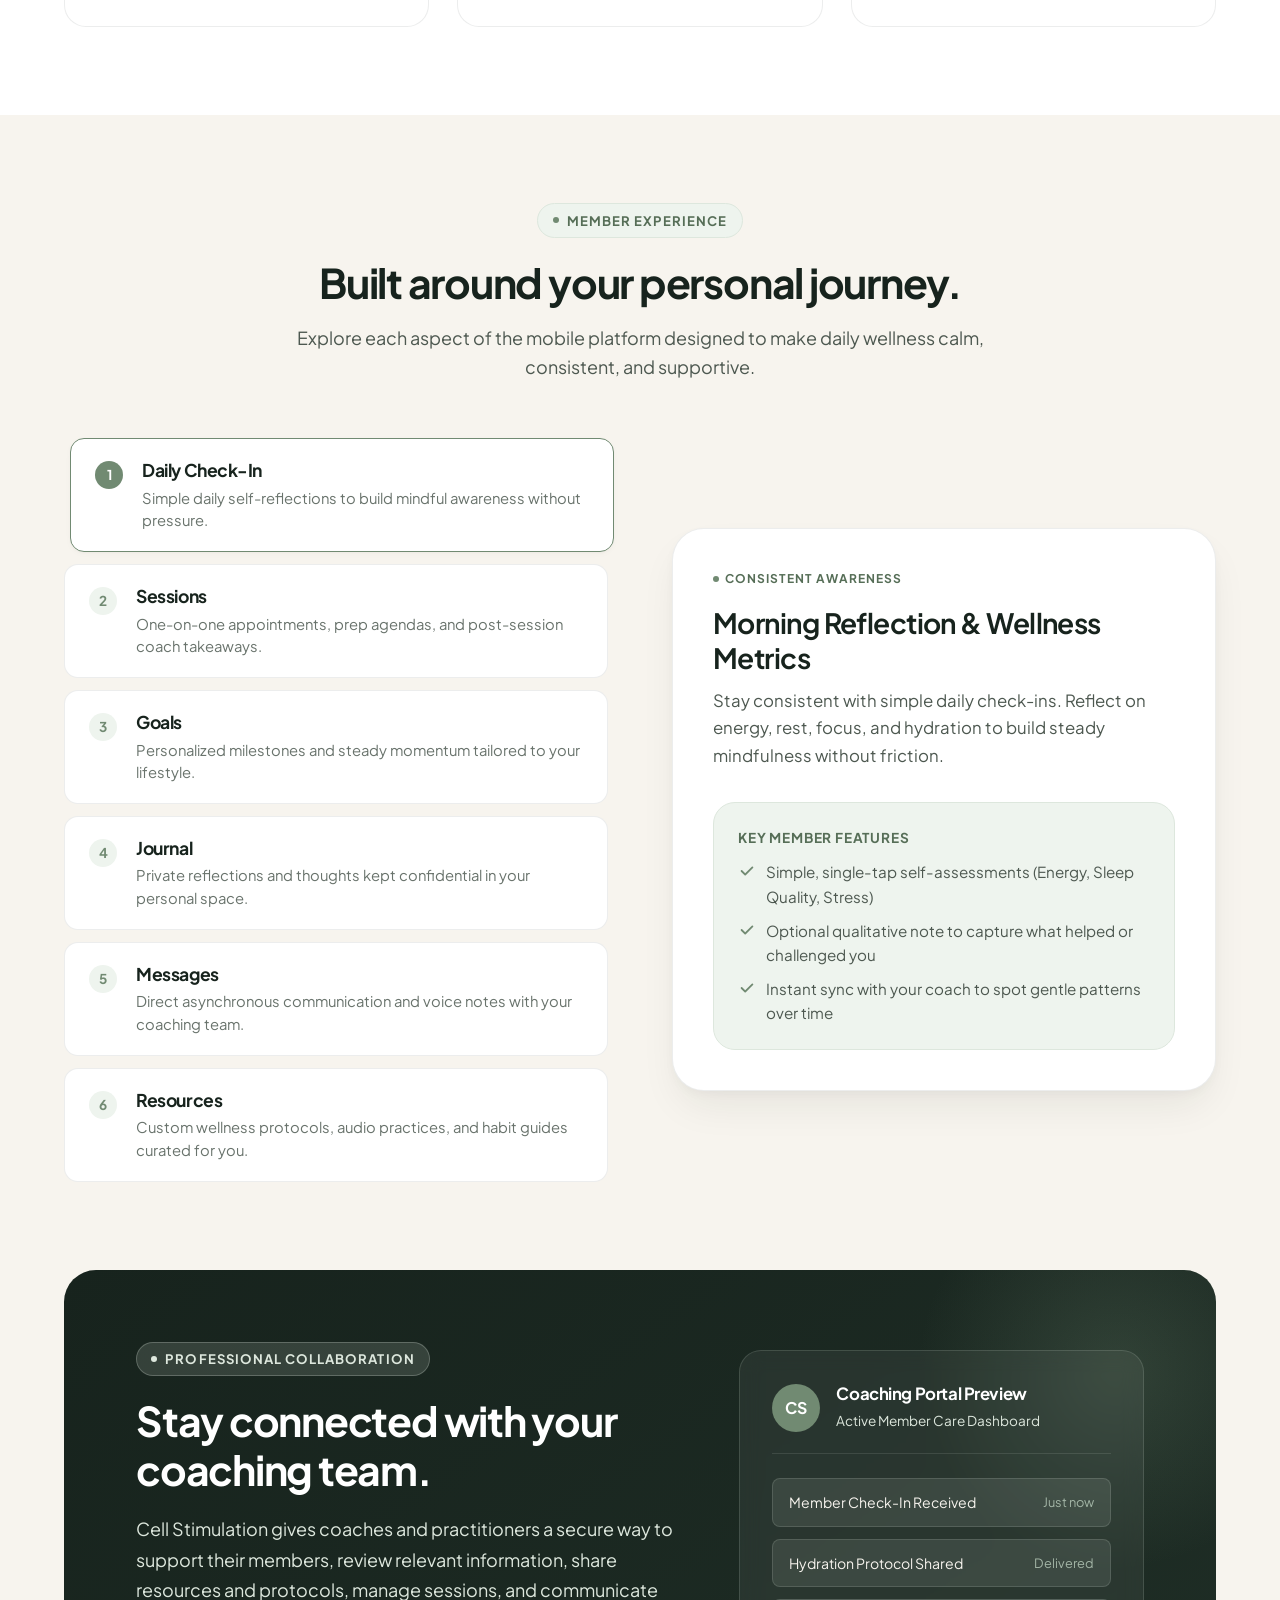
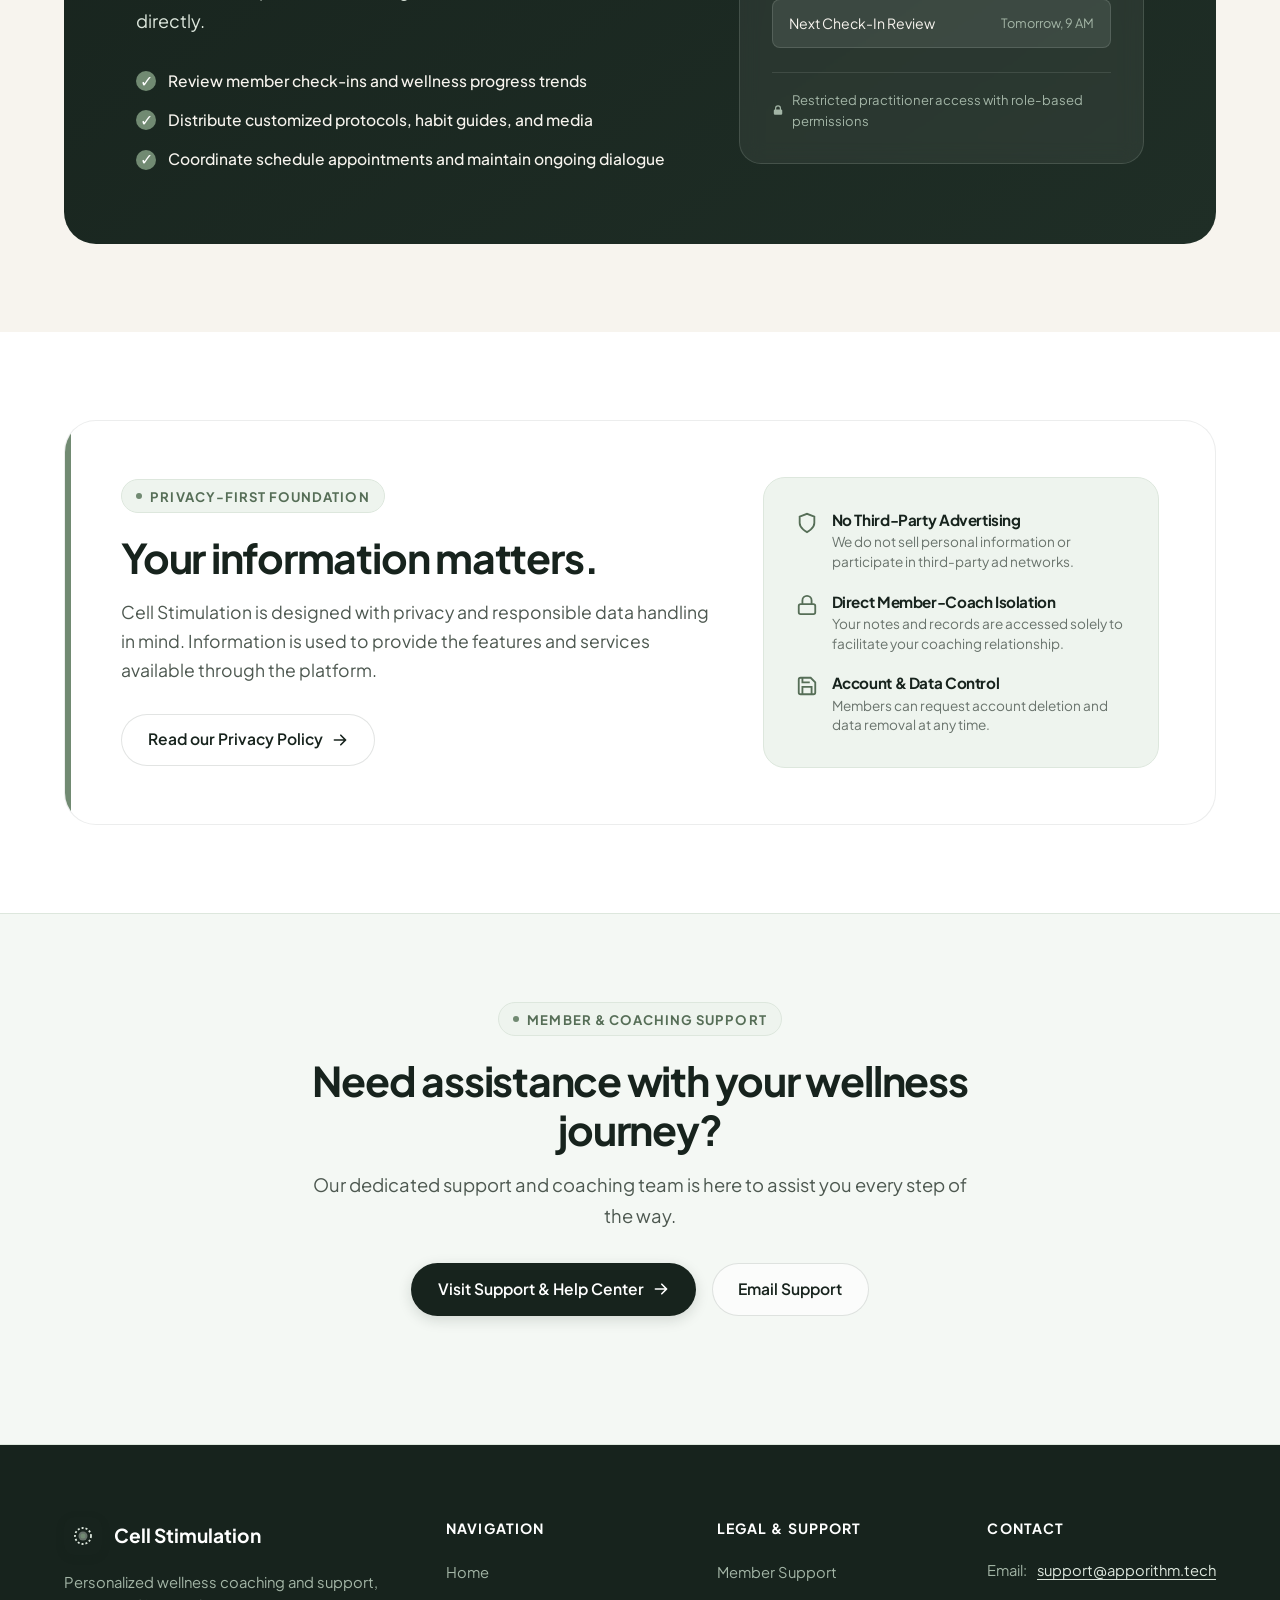
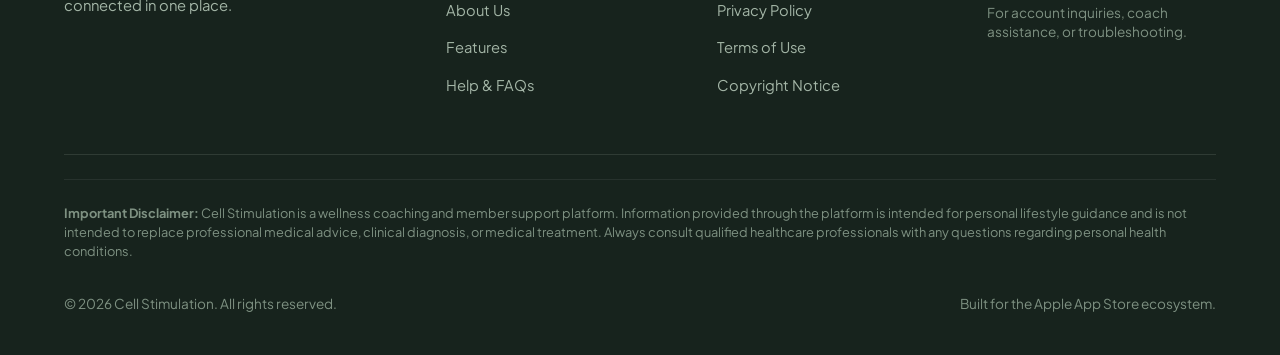
==== commit 681462bf: "Add copyright notice page and update App Store support documentation" ====
--- a/index.html
+++ b/index.html
@@ -50,6 +50,7 @@
           <a href="about/" class="nav-link">About</a>
           <a href="support/" class="nav-link">Support</a>
           <a href="privacy-policy/" class="nav-link">Privacy Policy</a>
+          <a href="copyright/" class="nav-link">Copyright</a>
         </div>
 
         <!-- Right Side CTA -->
@@ -74,6 +75,7 @@
       <a href="support/" class="mobile-nav-link">Support</a>
       <a href="privacy-policy/" class="mobile-nav-link">Privacy Policy</a>
       <a href="terms/" class="mobile-nav-link">Terms of Use</a>
+      <a href="copyright/" class="mobile-nav-link">Copyright Notice</a>
       <a href="support/" class="btn btn-primary" style="margin-top: 0.5rem;">
         Get Support
       </a>
@@ -533,6 +535,7 @@
             <li><a href="support/" class="footer-link">Member Support</a></li>
             <li><a href="privacy-policy/" class="footer-link">Privacy Policy</a></li>
             <li><a href="terms/" class="footer-link">Terms of Use</a></li>
+            <li><a href="copyright/" class="footer-link">Copyright Notice</a></li>
           </ul>
         </div>
 
--- a/assets/css/main.css
+++ b/assets/css/main.css
@@ -1708,6 +1708,168 @@
 }
 
 /* --------------------------------------------------------------------------
+   APPLE APP STORE SUBMISSION SPECIFICATION CARDS
+   -------------------------------------------------------------------------- */
+.appstore-spec-card {
+  background: var(--white);
+  border: 1px solid var(--border-sage);
+  border-radius: var(--radius-lg);
+  padding: 1.75rem 2rem;
+  margin: 2rem 0;
+  box-shadow: var(--shadow-sm);
+  position: relative;
+  overflow: hidden;
+}
+
+.appstore-spec-card::before {
+  content: '';
+  position: absolute;
+  top: 0;
+  left: 0;
+  right: 0;
+  height: 4px;
+  background: linear-gradient(90deg, var(--sage), var(--primary-dark));
+}
+
+.spec-header {
+  display: flex;
+  align-items: center;
+  justify-content: space-between;
+  flex-wrap: wrap;
+  gap: 0.75rem;
+  margin-bottom: 1.25rem;
+}
+
+.spec-badge {
+  display: inline-flex;
+  align-items: center;
+  gap: 0.5rem;
+  font-size: 0.8rem;
+  font-weight: 700;
+  text-transform: uppercase;
+  letter-spacing: 0.05em;
+  padding: 0.35rem 0.85rem;
+  background: var(--soft-sage-subtle);
+  color: var(--sage-dark);
+  border-radius: var(--radius-full);
+  border: 1px solid var(--soft-sage);
+}
+
+.spec-badge-apple {
+  background: #000000;
+  color: #FFFFFF;
+  border-color: #000000;
+}
+
+.spec-badge-apple svg {
+  width: 14px;
+  height: 14px;
+  fill: currentColor;
+}
+
+.spec-official-quote {
+  background: var(--surface-subtle);
+  border-left: 3px solid var(--sage);
+  border-radius: 0 var(--radius-sm) var(--radius-sm) 0;
+  padding: 0.85rem 1.15rem;
+  margin-bottom: 1.5rem;
+  font-size: 0.92rem;
+  color: var(--text-secondary);
+  font-style: italic;
+  line-height: 1.55;
+}
+
+.spec-official-quote strong {
+  color: var(--primary-dark);
+  font-style: normal;
+}
+
+.spec-field-label {
+  font-size: 0.82rem;
+  font-weight: 700;
+  text-transform: uppercase;
+  letter-spacing: 0.06em;
+  color: var(--text-muted);
+  margin-bottom: 0.5rem;
+}
+
+.spec-code-box {
+  display: flex;
+  align-items: center;
+  justify-content: space-between;
+  gap: 1rem;
+  background: var(--primary-dark);
+  color: #FFFFFF;
+  padding: 1rem 1.25rem;
+  border-radius: var(--radius-md);
+  margin-bottom: 1.25rem;
+  flex-wrap: wrap;
+}
+
+.spec-code-text {
+  font-family: ui-monospace, SFMono-Regular, Menlo, Monaco, Consolas, monospace;
+  font-size: 1.05rem;
+  font-weight: 600;
+  letter-spacing: 0.02em;
+  color: #E2EDE3;
+  word-break: break-all;
+}
+
+.spec-copy-btn {
+  display: inline-flex;
+  align-items: center;
+  gap: 0.45rem;
+  background: var(--sage);
+  color: #FFFFFF;
+  border: none;
+  padding: 0.5rem 1rem;
+  border-radius: var(--radius-sm);
+  font-size: 0.85rem;
+  font-weight: 600;
+  cursor: pointer;
+  transition: all var(--transition-fast);
+  white-space: nowrap;
+}
+
+.spec-copy-btn:hover {
+  background: var(--sage-hover);
+  transform: translateY(-1px);
+}
+
+.spec-copy-btn.copied {
+  background: #2E7D32;
+}
+
+.spec-dos-donts {
+  display: grid;
+  grid-template-columns: 1fr 1fr;
+  gap: 1rem;
+  margin-top: 1.25rem;
+  padding-top: 1.25rem;
+  border-top: 1px solid var(--border-subtle);
+}
+
+.spec-rule-item {
+  display: flex;
+  align-items: flex-start;
+  gap: 0.6rem;
+  font-size: 0.88rem;
+  line-height: 1.45;
+}
+
+.spec-icon-pass {
+  color: #2E7D32;
+  font-weight: 800;
+  flex-shrink: 0;
+}
+
+.spec-icon-fail {
+  color: #C62828;
+  font-weight: 800;
+  flex-shrink: 0;
+}
+
+/* --------------------------------------------------------------------------
    PRIVACY POLICY & LEGAL PAGES (App Store Required 20 Sections)
    -------------------------------------------------------------------------- */
 .legal-layout {
@@ -1990,4 +2152,8 @@
     flex-direction: column;
     text-align: center;
   }
-}
+  
+  .spec-dos-donts {
+    grid-template-columns: 1fr;
+  }
+}
